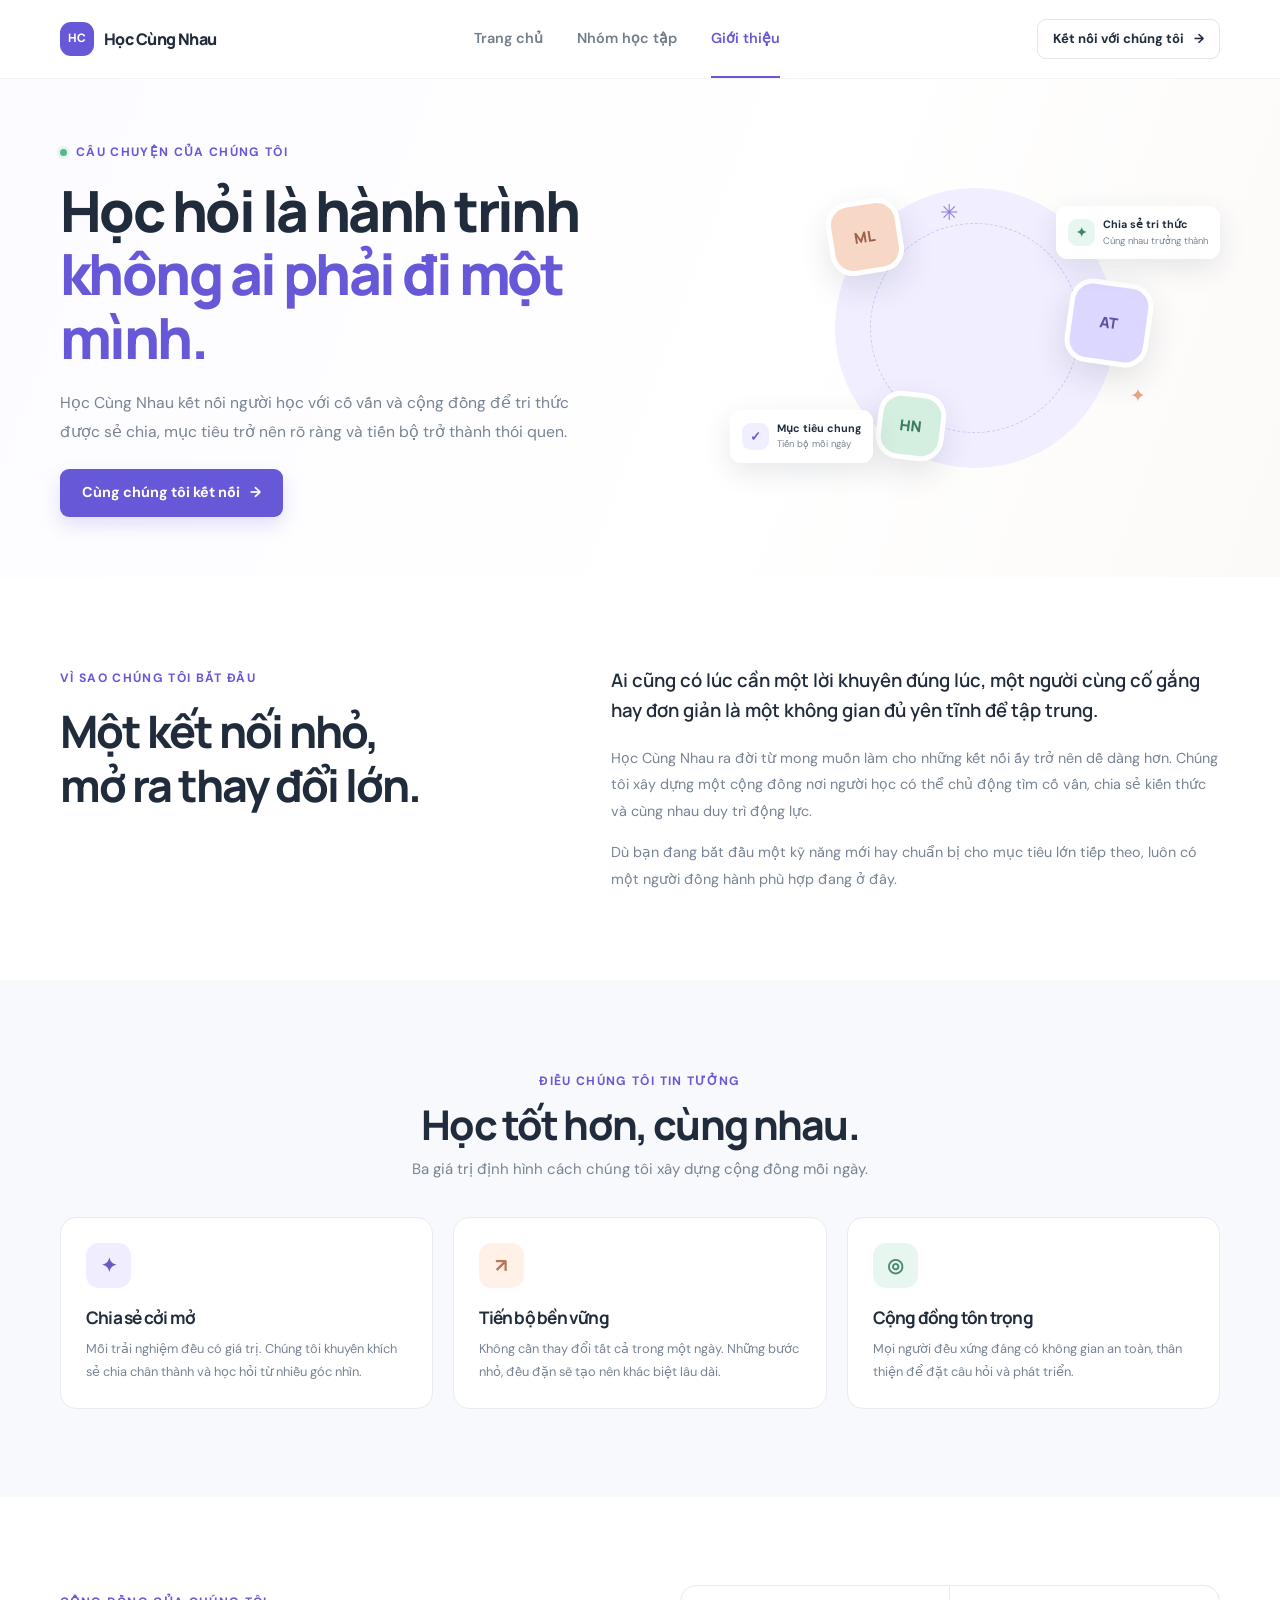
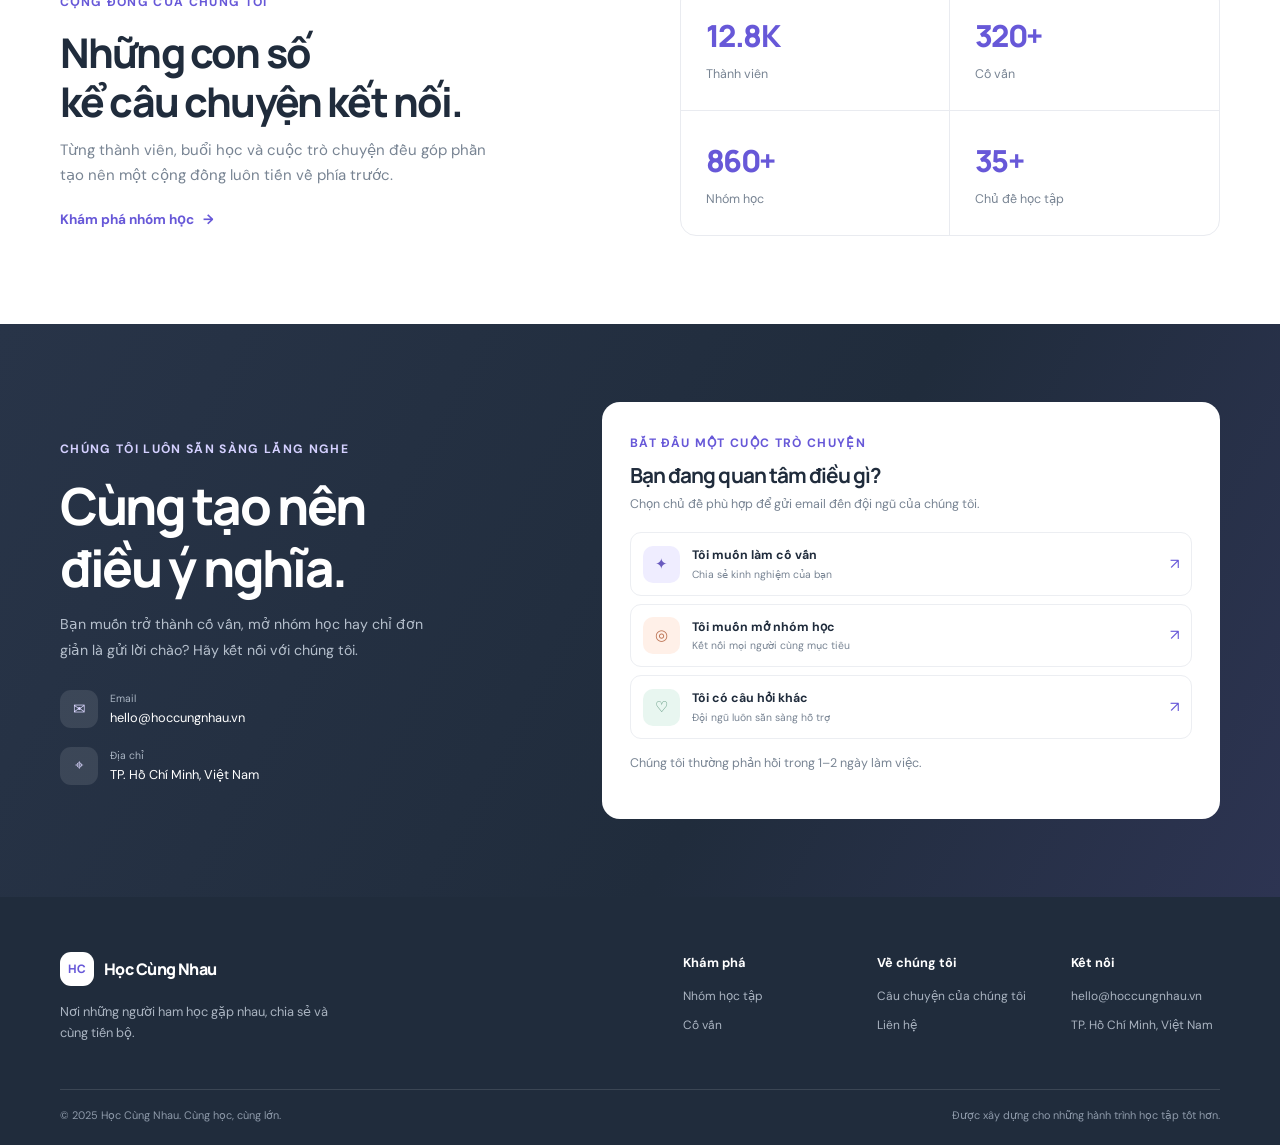
==== about.html @ ce258747 "baocaocuoiky" ====
<!doctype html>
<html lang="vi">
<head>
  <meta charset="utf-8">
  <meta name="viewport" content="width=device-width, initial-scale=1">
  <meta name="description" content="Tìm hiểu câu chuyện, sứ mệnh và cách liên hệ với cộng đồng Học Cùng Nhau.">
  <title>Giới thiệu &amp; Liên hệ — Học Cùng Nhau</title>
  <link rel="stylesheet" href="style.css">
</head>
<body>
  <header class="site-header">
    <div class="container header-inner">
      <a class="brand" href="index.html" aria-label="Học Cùng Nhau - Trang chủ"><span class="brand-mark" aria-hidden="true">HC</span><span>Học Cùng Nhau</span></a>
      <nav class="main-nav" aria-label="Điều hướng chính"><a class="nav-link" href="index.html">Trang chủ</a><a class="nav-link" href="study-groups.html">Nhóm học tập</a><a class="nav-link is-active" href="about.html" aria-current="page">Giới thiệu</a></nav>
      <a class="button button-small button-outline header-cta" href="#contact">Kết nối với chúng tôi <span aria-hidden="true">→</span></a>
    </div>
  </header>

  <main>
    <section class="page-hero about-hero">
      <div class="container page-hero-grid">
        <div><span class="eyebrow"><span class="status-dot" aria-hidden="true"></span> Câu chuyện của chúng tôi</span><h1>Học hỏi là hành trình<br><span class="text-gradient">không ai phải đi một mình.</span></h1><p>Học Cùng Nhau kết nối người học với cố vấn và cộng đồng để tri thức được sẻ chia, mục tiêu trở nên rõ ràng và tiến bộ trở thành thói quen.</p><a class="button button-primary" href="#contact">Cùng chúng tôi kết nối <span aria-hidden="true">→</span></a></div>
        <div class="about-art" aria-label="Minh họa cộng đồng cùng học tập"><div class="about-art-circle circle-back"></div><div class="about-art-circle circle-front"></div><div class="about-art-note note-a"><span class="note-icon note-icon-green" aria-hidden="true">✦</span><span><strong>Chia sẻ tri thức</strong><small>Cùng nhau trưởng thành</small></span></div><div class="about-art-person person-a"><span>ML</span></div><div class="about-art-person person-b"><span>AT</span></div><div class="about-art-person person-c"><span>HN</span></div><div class="about-art-note note-b"><span class="note-icon note-icon-purple" aria-hidden="true">✓</span><span><strong>Mục tiêu chung</strong><small>Tiến bộ mỗi ngày</small></span></div><span class="about-spark spark-a" aria-hidden="true">✳</span><span class="about-spark spark-b" aria-hidden="true">✦</span></div>
      </div>
    </section>

    <section class="section">
      <div class="container story-grid">
        <div><span class="eyebrow">Vì sao chúng tôi bắt đầu</span><h2>Một kết nối nhỏ,<br>mở ra thay đổi lớn.</h2></div>
        <div class="story-copy"><p class="story-lead">Ai cũng có lúc cần một lời khuyên đúng lúc, một người cùng cố gắng hay đơn giản là một không gian đủ yên tĩnh để tập trung.</p><p>Học Cùng Nhau ra đời từ mong muốn làm cho những kết nối ấy trở nên dễ dàng hơn. Chúng tôi xây dựng một cộng đồng nơi người học có thể chủ động tìm cố vấn, chia sẻ kiến thức và cùng nhau duy trì động lực.</p><p>Dù bạn đang bắt đầu một kỹ năng mới hay chuẩn bị cho mục tiêu lớn tiếp theo, luôn có một người đồng hành phù hợp đang ở đây.</p></div>
      </div>
    </section>

    <section class="section section-tinted">
      <div class="container"><div class="section-heading centered-heading"><div><span class="eyebrow">Điều chúng tôi tin tưởng</span><h2>Học tốt hơn, cùng nhau.</h2><p>Ba giá trị định hình cách chúng tôi xây dựng cộng đồng mỗi ngày.</p></div></div>
        <div class="values-grid">
          <article class="value-card"><span class="value-icon value-lilac" aria-hidden="true">✦</span><h3>Chia sẻ cởi mở</h3><p>Mỗi trải nghiệm đều có giá trị. Chúng tôi khuyến khích sẻ chia chân thành và học hỏi từ nhiều góc nhìn.</p></article>
          <article class="value-card"><span class="value-icon value-peach" aria-hidden="true">↗</span><h3>Tiến bộ bền vững</h3><p>Không cần thay đổi tất cả trong một ngày. Những bước nhỏ, đều đặn sẽ tạo nên khác biệt lâu dài.</p></article>
          <article class="value-card"><span class="value-icon value-mint" aria-hidden="true">◎</span><h3>Cộng đồng tôn trọng</h3><p>Mọi người đều xứng đáng có không gian an toàn, thân thiện để đặt câu hỏi và phát triển.</p></article>
        </div>
      </div>
    </section>

    <section class="section">
      <div class="container impact-grid"><div><span class="eyebrow">Cộng đồng của chúng tôi</span><h2>Những con số<br>kể câu chuyện kết nối.</h2><p>Từng thành viên, buổi học và cuộc trò chuyện đều góp phần tạo nên một cộng đồng luôn tiến về phía trước.</p><a class="text-link" href="study-groups.html">Khám phá nhóm học <span aria-hidden="true">→</span></a></div><div class="impact-stats"><div><strong>12.8K</strong><span>Thành viên</span></div><div><strong>320+</strong><span>Cố vấn</span></div><div><strong>860+</strong><span>Nhóm học</span></div><div><strong>35+</strong><span>Chủ đề học tập</span></div></div></div>
    </section>

    <section class="contact-section" id="contact">
      <div class="container contact-grid">
        <div class="contact-copy"><span class="eyebrow eyebrow-light">Chúng tôi luôn sẵn sàng lắng nghe</span><h2>Cùng tạo nên<br>điều ý nghĩa.</h2><p>Bạn muốn trở thành cố vấn, mở nhóm học hay chỉ đơn giản là gửi lời chào? Hãy kết nối với chúng tôi.</p><div class="contact-detail"><span class="contact-detail-icon" aria-hidden="true">✉</span><span><small>Email</small><a href="mailto:hello@hoccungnhau.vn">hello@hoccungnhau.vn</a></span></div><div class="contact-detail"><span class="contact-detail-icon" aria-hidden="true">⌖</span><span><small>Địa chỉ</small><span>TP. Hồ Chí Minh, Việt Nam</span></span></div></div>
        <div class="contact-card"><span class="eyebrow">Bắt đầu một cuộc trò chuyện</span><h3>Bạn đang quan tâm điều gì?</h3><p>Chọn chủ đề phù hợp để gửi email đến đội ngũ của chúng tôi.</p><div class="contact-options"><a href="mailto:hello@hoccungnhau.vn?subject=Toi%20muon%20tro%20thanh%20co%20van"><span class="option-icon option-purple" aria-hidden="true">✦</span><span><strong>Tôi muốn làm cố vấn</strong><small>Chia sẻ kinh nghiệm của bạn</small></span><span class="option-arrow" aria-hidden="true">↗</span></a><a href="mailto:hello@hoccungnhau.vn?subject=Toi%20muon%20mo%20nhom%20hoc"><span class="option-icon option-peach" aria-hidden="true">◎</span><span><strong>Tôi muốn mở nhóm học</strong><small>Kết nối mọi người cùng mục tiêu</small></span><span class="option-arrow" aria-hidden="true">↗</span></a><a href="mailto:hello@hoccungnhau.vn?subject=Loi%20chao%20den%20Hoc%20Cung%20Nhau"><span class="option-icon option-green" aria-hidden="true">♡</span><span><strong>Tôi có câu hỏi khác</strong><small>Đội ngũ luôn sẵn sàng hỗ trợ</small></span><span class="option-arrow" aria-hidden="true">↗</span></a></div><p class="contact-response">Chúng tôi thường phản hồi trong 1–2 ngày làm việc.</p></div>
      </div>
    </section>
  </main>

  <footer class="site-footer"><div class="container footer-main"><div class="footer-brand"><a class="brand brand-light" href="index.html"><span class="brand-mark" aria-hidden="true">HC</span><span>Học Cùng Nhau</span></a><p>Nơi những người ham học gặp nhau, chia sẻ và cùng tiến bộ.</p></div><div class="footer-links"><div><strong>Khám phá</strong><a href="study-groups.html">Nhóm học tập</a><a href="index.html#mentors">Cố vấn</a></div><div><strong>Về chúng tôi</strong><a href="about.html">Câu chuyện của chúng tôi</a><a href="#contact">Liên hệ</a></div><div><strong>Kết nối</strong><a href="mailto:hello@hoccungnhau.vn">hello@hoccungnhau.vn</a><span>TP. Hồ Chí Minh, Việt Nam</span></div></div></div><div class="container footer-bottom"><span>© 2025 Học Cùng Nhau. Cùng học, cùng lớn.</span><span>Được xây dựng cho những hành trình học tập tốt hơn.</span></div></footer>
</body>
</html>
---- style.css ----
@import url('https://fonts.googleapis.com/css2?family=DM+Sans:wght@400;500;600;700&family=Manrope:wght@400;500;600;700;800&display=swap');

:root {
  color-scheme: light;
  --color-ink: #202c3c;
  --color-muted: #788493;
  --color-primary: #6758d8;
  --color-primary-dark: #5143bd;
  --color-primary-soft: #f0efff;
  --color-green: #4ea988;
  --color-line: #e9ebf0;
  --color-surface: #ffffff;
  --color-surface-soft: #f8f9fc;
  --color-navy: #202c3c;
  --color-peach: #fff0e8;
  --color-lilac: #efedff;
  --color-mint: #e8f6f0;
  --font-body: "DM Sans", "Segoe UI", sans-serif;
  --font-heading: "Manrope", "Segoe UI", sans-serif;
  --container-width: 1160px;
  --radius-card: 16px;
  --radius-large: 24px;
  --shadow-card: 0 12px 36px rgba(32, 44, 60, 0.06);
}

* { box-sizing: border-box; }
html { scroll-behavior: smooth; }
body { margin: 0; color: var(--color-ink); background: var(--color-surface); font-family: var(--font-body); font-size: 15px; line-height: 1.65; -webkit-font-smoothing: antialiased; }
a { color: inherit; text-decoration: none; }
button, a { -webkit-tap-highlight-color: transparent; }
img { display: block; max-width: 100%; }
.container { width: min(var(--container-width), calc(100% - 48px)); margin-inline: auto; }
h1, h2, h3, p { margin-top: 0; }
h1, h2, h3 { font-family: var(--font-heading); letter-spacing: -0.045em; }
h1 { margin-bottom: 20px; font-size: clamp(2.7rem, 5.5vw, 4.25rem); line-height: 1.12; font-weight: 800; }
h2 { margin-bottom: 12px; font-size: clamp(1.9rem, 3.2vw, 2.6rem); line-height: 1.2; font-weight: 750; }
h3 { margin-bottom: 6px; font-size: 1.08rem; line-height: 1.4; font-weight: 700; }

.site-header { position: relative; z-index: 5; border-bottom: 1px solid rgba(32, 44, 60, 0.06); background: rgba(255,255,255,.96); }
.header-inner { min-height: 78px; display: flex; align-items: center; justify-content: space-between; gap: 30px; }
.brand { display: inline-flex; align-items: center; gap: 10px; color: var(--color-ink); font-family: var(--font-heading); font-size: 1rem; font-weight: 800; letter-spacing: -.035em; white-space: nowrap; }
.brand-mark { width: 34px; height: 34px; display: grid; place-items: center; border-radius: 11px; color: #fff; background: var(--color-primary); font-size: .73rem; letter-spacing: -.03em; }
.main-nav { height: 78px; display: flex; align-items: stretch; gap: 34px; }
.nav-link { position: relative; display: inline-flex; align-items: center; color: #727d8a; font-size: .9rem; font-weight: 600; transition: color .2s ease; }
.nav-link:hover, .nav-link.is-active { color: var(--color-primary); }
.nav-link.is-active::after { position: absolute; right: 0; bottom: 0; left: 0; height: 2px; background: var(--color-primary); content: ""; }
.button { min-height: 48px; display: inline-flex; align-items: center; justify-content: center; gap: 10px; padding: 0 21px; border: 1px solid transparent; border-radius: 9px; font-family: var(--font-body); font-size: .9rem; font-weight: 700; line-height: 1.2; transition: transform .2s ease, background .2s ease, border-color .2s ease; }
.button:hover { transform: translateY(-2px); }
.button-small { min-height: 40px; padding-inline: 15px; font-size: .82rem; }
.button-primary { color: #fff; background: var(--color-primary); box-shadow: 0 8px 18px rgba(103,88,216,.18); }
.button-primary:hover { background: var(--color-primary-dark); }
.button-outline { border-color: #e2e4ec; color: var(--color-ink); background: #fff; }
.button-outline:hover { border-color: var(--color-primary); color: var(--color-primary); }
.button-quiet { color: var(--color-ink); background: transparent; }
.button-quiet:hover { color: var(--color-primary); }
.button-dark { color: #fff; background: var(--color-navy); }
.button-dark:hover { background: #35465e; }
.button-light { color: var(--color-primary); background: #fff; }
.button-light:hover { background: #f4f2ff; }

.hero { position: relative; overflow: hidden; background: linear-gradient(110deg, #fcfbff 0%, #fff 50%, #fafbff 100%); }
.hero::before { position: absolute; top: -180px; right: 18%; width: 440px; height: 440px; border-radius: 50%; background: rgba(239,237,255,.52); filter: blur(2px); content: ""; }
.hero-grid { position: relative; min-height: 580px; display: grid; grid-template-columns: 1.02fr .98fr; align-items: center; gap: 55px; padding-block: 70px 62px; }
.hero-copy { position: relative; z-index: 1; }
.eyebrow { display: inline-flex; align-items: center; gap: 9px; margin-bottom: 16px; color: var(--color-primary); font-size: .76rem; font-weight: 700; letter-spacing: .11em; text-transform: uppercase; }
.status-dot, .availability > span, .group-online > span, .room-open > span { width: 7px; height: 7px; display: inline-block; border-radius: 50%; background: #54b68d; box-shadow: 0 0 0 3px rgba(84,182,141,.13); }
.text-gradient { color: var(--color-primary); }
.hero-description { max-width: 500px; margin-bottom: 26px; color: var(--color-muted); font-size: 1.03rem; line-height: 1.8; }
.hero-actions { display: flex; flex-wrap: wrap; align-items: center; gap: 8px; }
.hero-note { display: flex; align-items: center; gap: 14px; margin-top: 34px; }
.hero-note p { margin: 0; color: var(--color-muted); font-size: .78rem; line-height: 1.55; }
.hero-note strong { color: var(--color-ink); font-size: .83rem; }
.avatar-stack { display: flex; padding-left: 4px; }
.avatar { width: 34px; height: 34px; display: grid; place-items: center; margin-left: -5px; border: 2px solid #fff; border-radius: 50%; font-size: .63rem; font-weight: 700; }
.avatar-peach { color: #925f46; background: #f8d9c9; }.avatar-lilac { color: #5e53a9; background: #dcd7ff; }.avatar-mint { color: #36795e; background: #d1eddf; }.avatar-blue { color: #fff; background: #6d8bc8; }
.hero-visual { position: relative; min-height: 430px; display: grid; place-items: center; }
.visual-orbit { position: absolute; border: 1px solid rgba(103,88,216,.13); border-radius: 50%; }
.orbit-one { width: 390px; height: 390px; }.orbit-two { width: 310px; height: 310px; border-style: dashed; }
.study-card { position: relative; z-index: 1; width: min(310px, 76%); padding: 19px 20px 15px; border: 1px solid rgba(37,44,58,.06); border-radius: 19px; background: #fff; box-shadow: 0 24px 70px rgba(49,44,93,.15); transform: rotate(-2deg); }
.study-card-top, .study-card-bottom, .hero-card-heading, .room-progress { display: flex; align-items: center; justify-content: space-between; }
.live-pill { display: inline-flex; align-items: center; gap: 7px; padding: 5px 8px; border-radius: 20px; color: #ba5962; background: #fff0f1; font-size: .58rem; font-weight: 800; letter-spacing: .07em; }
.live-pill > span { width: 6px; height: 6px; border-radius: 50%; background: #e26b75; }
.card-menu { color: #a9aeb9; letter-spacing: 2px; }
.study-illustration { position: relative; height: 145px; overflow: hidden; margin: 15px 0 17px; border-radius: 13px; background: linear-gradient(135deg,#f5f0ff,#eaf5f3); }
.book-shape { position: absolute; bottom: 24px; width: 120px; height: 25px; border-radius: 4px; box-shadow: 0 5px 8px rgba(56,59,96,.1); }
.book-one { left: 57px; background: #ffc98f; transform: rotate(-8deg); }.book-two { left: 68px; bottom: 47px; height: 29px; background: #8978df; transform: rotate(7deg); }
.plant-stem { position: absolute; right: 55px; bottom: 51px; width: 3px; height: 54px; background: #5f9a76; transform: rotate(8deg); }
.plant-leaf { position: absolute; right: 50px; bottom: 95px; width: 22px; height: 12px; border-radius: 100% 0 100% 0; background: #79b58e; }
.leaf-one { transform: rotate(-18deg); }.leaf-two { right: 39px; bottom: 78px; transform: rotate(70deg); }
.plant-pot { position: absolute; right: 42px; bottom: 27px; width: 29px; height: 25px; border-radius: 3px 3px 10px 10px; background: #e9a98e; }
.card-kicker { margin-bottom: 7px; color: #959daa; font-size: .57rem; font-weight: 700; letter-spacing: .1em; }
.study-card h2 { margin-bottom: 16px; font-size: 1.43rem; line-height: 1.25; }
.study-card-bottom { justify-content: flex-start; gap: 8px; padding-top: 12px; border-top: 1px solid #f0f0f4; color: var(--color-muted); font-size: .67rem; }
.mini-avatars { display: flex; padding-left: 3px; }.mini-avatar { width: 23px; height: 23px; display: grid; place-items: center; margin-left: -3px; border: 1px solid #fff; border-radius: 50%; color: #fff; font-size: .55rem; font-weight: 700; }.mini-coral { background: #e69b80; }.mini-violet { background: #8374ca; }.mini-green { background: #5b9f82; }
.arrow-circle { width: 25px; height: 25px; display: grid; place-items: center; margin-left: auto; border-radius: 50%; color: var(--color-primary); background: var(--color-primary-soft); font-size: .8rem; }
.visual-note { position: absolute; z-index: 2; display: flex; align-items: center; gap: 10px; padding: 12px 14px; border: 1px solid rgba(32,44,60,.05); border-radius: 12px; background: #fff; box-shadow: 0 10px 30px rgba(32,44,60,.1); }
.visual-note strong, .visual-note small { display: block; }.visual-note strong { font-size: .72rem; }.visual-note small { color: var(--color-muted); font-size: .64rem; }
.note-top { top: 62px; right: -5px; }.note-bottom { bottom: 42px; left: -20px; }
.note-icon { width: 31px; height: 31px; display: grid; place-items: center; border-radius: 9px; font-weight: 700; }.note-icon-green { color: #398766; background: #e7f6ef; }.note-icon-purple { color: var(--color-primary); background: #f0efff; }

.stats-section { position: relative; z-index: 2; border-block: 1px solid #f0f1f5; background: #fff; }
.stats-grid { display: grid; grid-template-columns: repeat(4,1fr); padding-block: 28px; }
.stat-item { display: flex; flex-direction: column; align-items: center; gap: 3px; text-align: center; }
.stat-item + .stat-item { border-left: 1px solid #eceef2; }
.stat-item strong { font-family: var(--font-heading); font-size: 1.65rem; font-weight: 800; letter-spacing: -.05em; }.stat-item strong span { color: var(--color-primary); font-size: .92em; }
.stat-item > span { color: var(--color-muted); font-size: .8rem; }
.section { padding-block: 88px; }.section-tinted { background: var(--color-surface-soft); }
.section-heading { display: flex; align-items: end; justify-content: space-between; gap: 25px; margin-bottom: 30px; }
.section-heading .eyebrow { margin-bottom: 9px; }.section-heading h2 { margin-bottom: 8px; }.section-heading p { max-width: 520px; margin-bottom: 0; color: var(--color-muted); }
.text-link { display: inline-flex; align-items: center; gap: 9px; color: var(--color-primary); font-size: .85rem; font-weight: 700; white-space: nowrap; }.text-link:hover { color: var(--color-primary-dark); }
.mentor-grid { display: grid; grid-template-columns: repeat(3,minmax(0,1fr)); gap: 20px; }
.mentor-card { padding: 22px; border: 1px solid var(--color-line); border-radius: var(--radius-card); background: #fff; transition: box-shadow .2s ease, transform .2s ease; }.mentor-card:hover,.group-card:hover,.room-card:hover { transform: translateY(-3px); box-shadow: var(--shadow-card); }
.mentor-top { display: flex; align-items: center; justify-content: space-between; margin-bottom: 17px; }.mentor-avatar { width: 54px; height: 54px; display: grid; place-items: center; border-radius: 17px; font-family: var(--font-heading); font-size: .9rem; font-weight: 800; }.mentor-avatar-one { color: #9c5e46; background: #ffe4d5; }.mentor-avatar-two { color: #5f53ad; background: #e9e5ff; }.mentor-avatar-three { color: #3e7e65; background: #dff3e8; }
.availability { display: inline-flex; align-items: center; gap: 7px; color: #6c837b; font-size: .68rem; }
.mentor-card h3 { margin-bottom: 3px; font-size: 1.08rem; }.mentor-role { min-height: 41px; margin-bottom: 15px; color: var(--color-muted); font-size: .79rem; }
.tag-list { display: flex; flex-wrap: wrap; gap: 7px; margin-bottom: 18px; }.tag-list span { padding: 5px 9px; border-radius: 6px; color: #666b86; background: #f4f4fa; font-size: .66rem; font-weight: 600; }
.mentor-footer { display: flex; align-items: center; justify-content: space-between; padding-top: 13px; border-top: 1px solid #f0f1f4; }.rating { color: #d99a45; font-size: .77rem; font-weight: 700; }.rating > span:first-child { margin-right: 3px; }.muted { color: #9aa2ad; font-weight: 400; }.icon-link { width: 32px; height: 32px; display: grid; place-items: center; border: 1px solid #e8e8f0; border-radius: 50%; color: var(--color-primary); font-size: .85rem; transition: background .2s ease; }.icon-link:hover { background: var(--color-primary-soft); }
.group-grid { display: grid; grid-template-columns: repeat(3,minmax(0,1fr)); gap: 20px; }
.group-card { overflow: hidden; border: 1px solid var(--color-line); border-radius: var(--radius-card); background: #fff; transition: box-shadow .2s ease, transform .2s ease; }
.group-card-art { position: relative; min-height: 150px; display: grid; place-items: center; overflow: hidden; }.group-card-art::before,.group-card-art::after { position: absolute; border: 1px solid rgba(255,255,255,.55); border-radius: 50%; content: ""; }.group-card-art::before { width: 145px; height: 145px; }.group-card-art::after { width: 205px; height: 205px; }
.art-lavender { background: #eae8ff; color: #6558bd; }.art-peach { background: #ffede3; color: #bd7456; }.art-mint { background: #e3f3eb; color: #48836a; }.art-blue { background: #e3effb; color: #4c78a7; }.art-yellow { background: #f8f0d9; color: #99803c; }
.art-symbol { position: relative; z-index: 1; font-family: var(--font-heading); font-size: 3.8rem; font-weight: 800; letter-spacing: -.1em; }.group-label { position: absolute; z-index: 1; top: 15px; left: 16px; padding: 5px 8px; border-radius: 5px; color: #566071; background: rgba(255,255,255,.76); font-size: .59rem; font-weight: 800; letter-spacing: .08em; }
.group-card-content { padding: 17px 18px 16px; }.group-meta { display: flex; align-items: center; justify-content: space-between; gap: 8px; margin-bottom: 11px; color: #858e9a; font-size: .66rem; }.group-online { display: inline-flex; align-items: center; gap: 6px; color: #528b72; font-weight: 600; }.group-online > span { width: 6px; height: 6px; box-shadow: none; }
.group-card-content h3 { margin-bottom: 6px; font-size: 1rem; }.group-card-content > p { min-height: 43px; margin-bottom: 14px; color: var(--color-muted); font-size: .76rem; line-height: 1.6; }
.group-card-footer { display: flex; align-items: center; justify-content: space-between; gap: 8px; padding-top: 12px; border-top: 1px solid #f0f1f4; color: #808a96; font-size: .69rem; }
.cta-section { padding-block: 8px 88px; }.cta-panel { position: relative; display: flex; align-items: center; justify-content: space-between; gap: 30px; overflow: hidden; padding: 48px 56px; border-radius: var(--radius-large); color: #fff; background: linear-gradient(115deg,#5146bd,#7869e4); }.cta-panel > div { position: relative; z-index: 1; }.cta-panel h2 { margin-bottom: 9px; font-size: clamp(1.65rem,3vw,2.25rem); }.cta-panel p { margin-bottom: 0; color: rgba(255,255,255,.76); font-size: .87rem; }.eyebrow-light { color: #d4d0ff; }.cta-decoration { position: absolute; top: -94px; right: 20%; color: rgba(255,255,255,.09); font-size: 19rem; line-height: 1; }
.site-footer { color: #fff; background: #202c3c; }.footer-main { display: flex; justify-content: space-between; gap: 70px; padding-block: 55px 45px; }.brand-light { color: #fff; }.brand-light .brand-mark { color: var(--color-primary); background: #fff; }.footer-brand { max-width: 270px; }.footer-brand p { margin: 15px 0 0; color: #aab4c1; font-size: .8rem; }.footer-links { display: grid; grid-template-columns: repeat(3,minmax(140px,1fr)); gap: 45px; }.footer-links > div { display: flex; flex-direction: column; align-items: flex-start; gap: 9px; color: #aab4c1; font-size: .75rem; }.footer-links strong { margin-bottom: 5px; color: #fff; font-size: .8rem; }.footer-links a:hover { color: #fff; }.footer-bottom { display: flex; justify-content: space-between; gap: 20px; padding-block: 17px 20px; border-top: 1px solid rgba(255,255,255,.12); color: #8e9aaa; font-size: .68rem; }

/* Study groups and about pages */
.page-hero { overflow: hidden; background: linear-gradient(110deg,#fcfbff,#fff 68%,#f8faff); }.page-hero-grid { min-height: 405px; display: grid; grid-template-columns: 1.1fr .9fr; align-items: center; gap: 70px; padding-block: 60px; }.page-hero-grid > div:first-child > p { max-width: 540px; margin-bottom: 23px; color: var(--color-muted); font-size: .98rem; line-height: 1.8; }.page-hero h1 { font-size: clamp(2.55rem,4.7vw,3.55rem); }
.page-hero-card { padding: 24px; border: 1px solid rgba(32,44,60,.06); border-radius: 19px; background: #fff; box-shadow: 0 18px 55px rgba(49,44,93,.1); }.hero-card-heading { margin-bottom: 22px; }.room-people { display: flex; padding-left: 5px; }.room-avatar { width: 43px; height: 43px; display: grid; place-items: center; margin-left: -5px; border: 2px solid #fff; border-radius: 50%; font-size: .67rem; font-weight: 700; }.room-avatar-one { color: #935e49; background: #f7dbc9; }.room-avatar-two { color: #665bad; background: #e0dbff; }.room-avatar-three { color: #397c60; background: #d5efdf; }.room-avatar-four { color: #596c82; background: #e8eef5; }.page-hero-card h2 { margin: 18px 0 3px; font-size: 1.35rem; }.page-hero-card > p { margin-bottom: 18px; color: var(--color-muted); font-size: .79rem; }.room-progress { margin-bottom: 8px; color: #7d8794; font-size: .68rem; }.room-progress > span:first-child { display: inline-flex; align-items: center; gap: 7px; }.room-progress > span:first-child > span { width: 7px; height: 7px; border-radius: 50%; background: #54b68d; }.progress-track { height: 5px; overflow: hidden; margin-bottom: 19px; border-radius: 9px; background: #f0f0f5; }.progress-track > span { width: 65%; height: 100%; display: block; border-radius: inherit; background: #8c7ae5; }.compact-stats .stats-grid { padding-block: 22px; }
.room-grid { display: grid; grid-template-columns: repeat(3,minmax(0,1fr)); gap: 20px; }.room-card { padding: 20px; border: 1px solid var(--color-line); border-radius: var(--radius-card); background: #fff; transition: box-shadow .2s ease, transform .2s ease; }.room-card-top { display: flex; align-items: center; justify-content: space-between; gap: 8px; color: #727d8a; font-size: .68rem; }.room-type { display: inline-flex; align-items: center; gap: 6px; }.room-type > span { color: var(--color-primary); }.room-open { display: inline-flex; align-items: center; gap: 6px; color: #588a72; font-size: .64rem; font-weight: 600; }.room-open > span { width: 6px; height: 6px; box-shadow: none; }.room-card-icon { width: 52px; height: 52px; display: grid; place-items: center; margin-block: 20px 14px; border-radius: 15px; font-size: 1.55rem; }.room-icon-lilac { color: #695bbf; background: var(--color-lilac); }.room-icon-peach { color: #bb7558; background: var(--color-peach); }.room-icon-mint { color: #4b8a6e; background: var(--color-mint); }.room-card h3 { margin-bottom: 5px; }.room-card > p { min-height: 42px; margin-bottom: 17px; color: var(--color-muted); font-size: .76rem; }.room-card-bottom { display: flex; align-items: center; justify-content: space-between; gap: 10px; padding-top: 13px; border-top: 1px solid #f0f1f4; color: #818b97; font-size: .67rem; }.notice-line { display: flex; align-items: center; gap: 9px; margin: 21px 0 0; color: #7f8996; font-size: .76rem; }.notice-line > span { color: var(--color-primary); }
.filter-pills { display: flex; flex-wrap: wrap; gap: 7px; }.filter-pill { padding: 7px 12px; border: 1px solid #e6e8ed; border-radius: 20px; color: #727d8a; background: #fff; font-size: .72rem; font-weight: 600; }.filter-pill.is-selected { border-color: var(--color-primary); color: #fff; background: var(--color-primary); }.group-create-card { min-height: 320px; display: flex; flex-direction: column; align-items: flex-start; justify-content: center; padding: 25px; border-style: dashed; background: transparent; }.create-plus { width: 43px; height: 43px; display: grid; place-items: center; margin-bottom: 14px; border-radius: 13px; color: var(--color-primary); background: var(--color-primary-soft); font-size: 1.4rem; }.group-create-card h3 { max-width: 250px; font-size: 1.12rem; }.group-create-card p { margin-bottom: 16px; color: var(--color-muted); font-size: .8rem; }
.about-hero { background: linear-gradient(110deg,#fcfbff,#fff 60%,#fcfaf8); }.about-art { position: relative; min-height: 330px; display: grid; place-items: center; }.about-art-circle { position: absolute; border-radius: 50%; }.circle-back { width: 280px; height: 280px; background: #f0eeff; }.circle-front { width: 210px; height: 210px; border: 1px dashed rgba(103,88,216,.26); }.about-art-person { position: absolute; z-index: 1; display: grid; place-items: center; border: 5px solid #fff; border-radius: 23px; box-shadow: 0 12px 32px rgba(32,44,60,.12); font-family: var(--font-heading); font-weight: 800; }.about-art-person span { display: grid; width: 100%; height: 100%; place-items: center; }.person-a { top: 37px; left: 20%; width: 74px; height: 74px; color: #9b624c; background: #f7d8c6; transform: rotate(-9deg); }.person-b { top: 118px; right: 14%; width: 84px; height: 84px; color: #5c51a7; background: #dcd7ff; transform: rotate(8deg); }.person-c { bottom: 33px; left: 30%; width: 68px; height: 68px; color: #3c7c61; background: #d4eedf; transform: rotate(7deg); }.about-art-note { position: absolute; z-index: 2; display: flex; align-items: center; gap: 8px; padding: 10px 12px; border-radius: 11px; background: #fff; box-shadow: 0 9px 28px rgba(32,44,60,.11); }.about-art-note strong,.about-art-note small { display: block; }.about-art-note strong { font-size: .67rem; }.about-art-note small { color: var(--color-muted); font-size: .59rem; }.about-art-note .note-icon { width: 27px; height: 27px; font-size: .8rem; }.note-a { top: 43px; right: 0; }.note-b { bottom: 30px; left: 0; }.about-spark { position: absolute; color: #8f81df; }.spark-a { top: 32px; left: 43%; font-size: 1.4rem; }.spark-b { right: 15%; bottom: 81px; color: #e6a783; font-size: 1.2rem; }
.story-grid { display: grid; grid-template-columns: .85fr 1.15fr; gap: 100px; }.story-grid h2 { font-size: clamp(2rem,3.5vw,2.8rem); }.story-copy { max-width: 610px; color: var(--color-muted); font-size: .9rem; line-height: 1.85; }.story-copy p:last-child { margin-bottom: 0; }.story-lead { color: var(--color-ink); font-family: var(--font-heading); font-size: 1.16rem; font-weight: 600; line-height: 1.65; }
.centered-heading { justify-content: center; text-align: center; }.centered-heading p { margin-inline: auto; }.values-grid { display: grid; grid-template-columns: repeat(3,minmax(0,1fr)); gap: 20px; margin-top: 35px; }.value-card { padding: 25px; border: 1px solid var(--color-line); border-radius: var(--radius-card); background: #fff; }.value-icon { width: 45px; height: 45px; display: grid; place-items: center; margin-bottom: 18px; border-radius: 13px; font-size: 1.2rem; font-weight: 700; }.value-lilac { color: #695bbf; background: var(--color-lilac); }.value-peach { color: #bd7556; background: var(--color-peach); }.value-mint { color: #4b8a6e; background: var(--color-mint); }.value-card h3 { margin-bottom: 8px; }.value-card p { margin-bottom: 0; color: var(--color-muted); font-size: .8rem; line-height: 1.75; }
.impact-grid { display: grid; grid-template-columns: 1fr 1fr; align-items: center; gap: 80px; }.impact-grid > div:first-child > p { max-width: 440px; margin-bottom: 20px; color: var(--color-muted); }.impact-stats { display: grid; grid-template-columns: 1fr 1fr; gap: 0; border: 1px solid var(--color-line); border-radius: var(--radius-card); background: #fff; }.impact-stats > div { display: flex; flex-direction: column; gap: 3px; padding: 25px; }.impact-stats > div:nth-child(odd) { border-right: 1px solid var(--color-line); }.impact-stats > div:nth-child(-n+2) { border-bottom: 1px solid var(--color-line); }.impact-stats strong { color: var(--color-primary); font-family: var(--font-heading); font-size: 1.9rem; font-weight: 800; letter-spacing: -.05em; }.impact-stats span { color: var(--color-muted); font-size: .78rem; }
.contact-section { padding-block: 78px; color: #fff; background: linear-gradient(118deg,#283448,#202c3c 60%,#2d3452); }.contact-grid { display: grid; grid-template-columns: .85fr 1.15fr; align-items: center; gap: 85px; }.contact-copy h2 { margin-bottom: 14px; font-size: clamp(2.2rem,4vw,3.2rem); }.contact-copy > p { max-width: 390px; margin-bottom: 27px; color: #b6c0cd; font-size: .89rem; line-height: 1.8; }.contact-detail { display: flex; align-items: center; gap: 12px; margin-top: 18px; }.contact-detail-icon { width: 38px; height: 38px; display: grid; place-items: center; border-radius: 11px; color: #dbd7ff; background: rgba(255,255,255,.1); }.contact-detail small,.contact-detail span:last-child > span,.contact-detail a { display: block; }.contact-detail small { color: #aab5c3; font-size: .65rem; }.contact-detail a,.contact-detail span:last-child > span { color: #fff; font-size: .8rem; }
.contact-card { padding: 28px; border-radius: 18px; color: var(--color-ink); background: #fff; }.contact-card .eyebrow { margin-bottom: 8px; }.contact-card h3 { margin-bottom: 4px; font-size: 1.3rem; }.contact-card > p { margin-bottom: 18px; color: var(--color-muted); font-size: .78rem; }.contact-options { display: flex; flex-direction: column; gap: 8px; }.contact-options > a { display: flex; align-items: center; gap: 12px; padding: 12px; border: 1px solid #eceef2; border-radius: 11px; transition: border-color .2s ease, background .2s ease; }.contact-options > a:hover { border-color: #d8d3ff; background: #faf9ff; }.option-icon { width: 37px; height: 37px; display: grid; flex: 0 0 auto; place-items: center; border-radius: 10px; }.option-purple { color: #695bbf; background: var(--color-lilac); }.option-peach { color: #bd7556; background: var(--color-peach); }.option-green { color: #4b8a6e; background: var(--color-mint); }.contact-options strong,.contact-options small { display: block; }.contact-options strong { font-size: .77rem; }.contact-options small { color: var(--color-muted); font-size: .65rem; }.option-arrow { margin-left: auto; color: var(--color-primary); }.contact-response { margin: 14px 0 0; color: #929ba7; font-size: .67rem; }

@media (max-width: 900px) {
  .header-inner { gap: 15px; }.main-nav { gap: 20px; }.header-cta { display: none; }
  .hero-grid { gap: 20px; }.hero-visual { transform: scale(.9); }
  .page-hero-grid { gap: 35px; }.room-grid { grid-template-columns: repeat(2,minmax(0,1fr)); }.room-card:last-child { grid-column: span 2; }
  .story-grid { gap: 55px; }.contact-grid { gap: 45px; }.footer-main { gap: 35px; }.footer-links { gap: 22px; }
}
@media (max-width: 680px) {
  .container { width: min(100% - 36px, var(--container-width)); }
  .header-inner { min-height: 68px; flex-wrap: wrap; gap: 0; }.brand { font-size: .9rem; }.brand-mark { width: 31px; height: 31px; }.main-nav { order: 2; width: 100%; height: 43px; justify-content: space-between; gap: 12px; }.nav-link { font-size: .76rem; }
  h1 { font-size: clamp(2.5rem,11vw,3.45rem); }.hero-grid { grid-template-columns: 1fr; gap: 4px; padding-block: 58px 25px; }.hero-description { font-size: .94rem; }.hero-visual { min-height: 390px; transform: none; }.orbit-one { width: 335px; height: 335px; }.orbit-two { width: 270px; height: 270px; }.study-card { width: min(300px,78%); }.note-top { top: 40px; right: 0; }.note-bottom { bottom: 25px; left: 0; }
  .stats-grid { grid-template-columns: repeat(2,1fr); row-gap: 22px; padding-block: 24px; }.stat-item:nth-child(3) { border-left: 0; }.stat-item strong { font-size: 1.45rem; }.stat-item > span { font-size: .72rem; }
  .section { padding-block: 62px; }.section-heading { align-items: flex-start; flex-direction: column; gap: 14px; margin-bottom: 24px; }.section-heading p { font-size: .85rem; }.mentor-grid,.group-grid,.values-grid { grid-template-columns: 1fr; }.mentor-card { padding: 19px; }.mentor-role { min-height: 0; }.group-card-art { min-height: 140px; }.group-card-content > p { min-height: 0; }
  .cta-section { padding-block: 0 62px; }.cta-panel { align-items: flex-start; flex-direction: column; padding: 34px 26px; }.cta-decoration { top: -20px; right: -25px; font-size: 12rem; }.cta-panel h2 { font-size: 1.75rem; }.footer-main { flex-direction: column; gap: 35px; padding-block: 42px 32px; }.footer-links { grid-template-columns: repeat(2,minmax(0,1fr)); gap: 24px 15px; }.footer-bottom { flex-direction: column; gap: 5px; font-size: .65rem; }
  .page-hero-grid { grid-template-columns: 1fr; gap: 31px; padding-block: 49px 40px; }.page-hero h1 { font-size: clamp(2.35rem,10vw,3.2rem); }.page-hero-grid > div:first-child > p { font-size: .9rem; }.page-hero-card { padding: 20px; }.compact-stats .stats-grid { row-gap: 20px; }.room-grid { grid-template-columns: 1fr; }.room-card:last-child { grid-column: auto; }.room-card > p { min-height: 0; }.notice-line { align-items: flex-start; font-size: .72rem; }.filter-pills { gap: 6px; }.filter-pill { padding: 6px 9px; font-size: .66rem; }.group-create-card { min-height: 260px; }
  .about-art { min-height: 300px; }.circle-back { width: 250px; height: 250px; }.circle-front { width: 185px; height: 185px; }.person-a { left: 13%; }.person-b { right: 10%; }.person-c { left: 26%; }.note-a { right: -2px; }.note-b { left: -3px; }
  .story-grid,.impact-grid,.contact-grid { grid-template-columns: 1fr; gap: 28px; }.story-copy { font-size: .85rem; }.story-lead { font-size: 1.04rem; }.values-grid { margin-top: 25px; }.value-card { padding: 21px; }.impact-stats > div { padding: 20px; }.impact-stats strong { font-size: 1.65rem; }.contact-section { padding-block: 60px; }.contact-card { padding: 21px; }
}
@media (prefers-reduced-motion: reduce) {
  html { scroll-behavior: auto; }
  *, *::before, *::after { transition-duration: .01ms !important; }
}
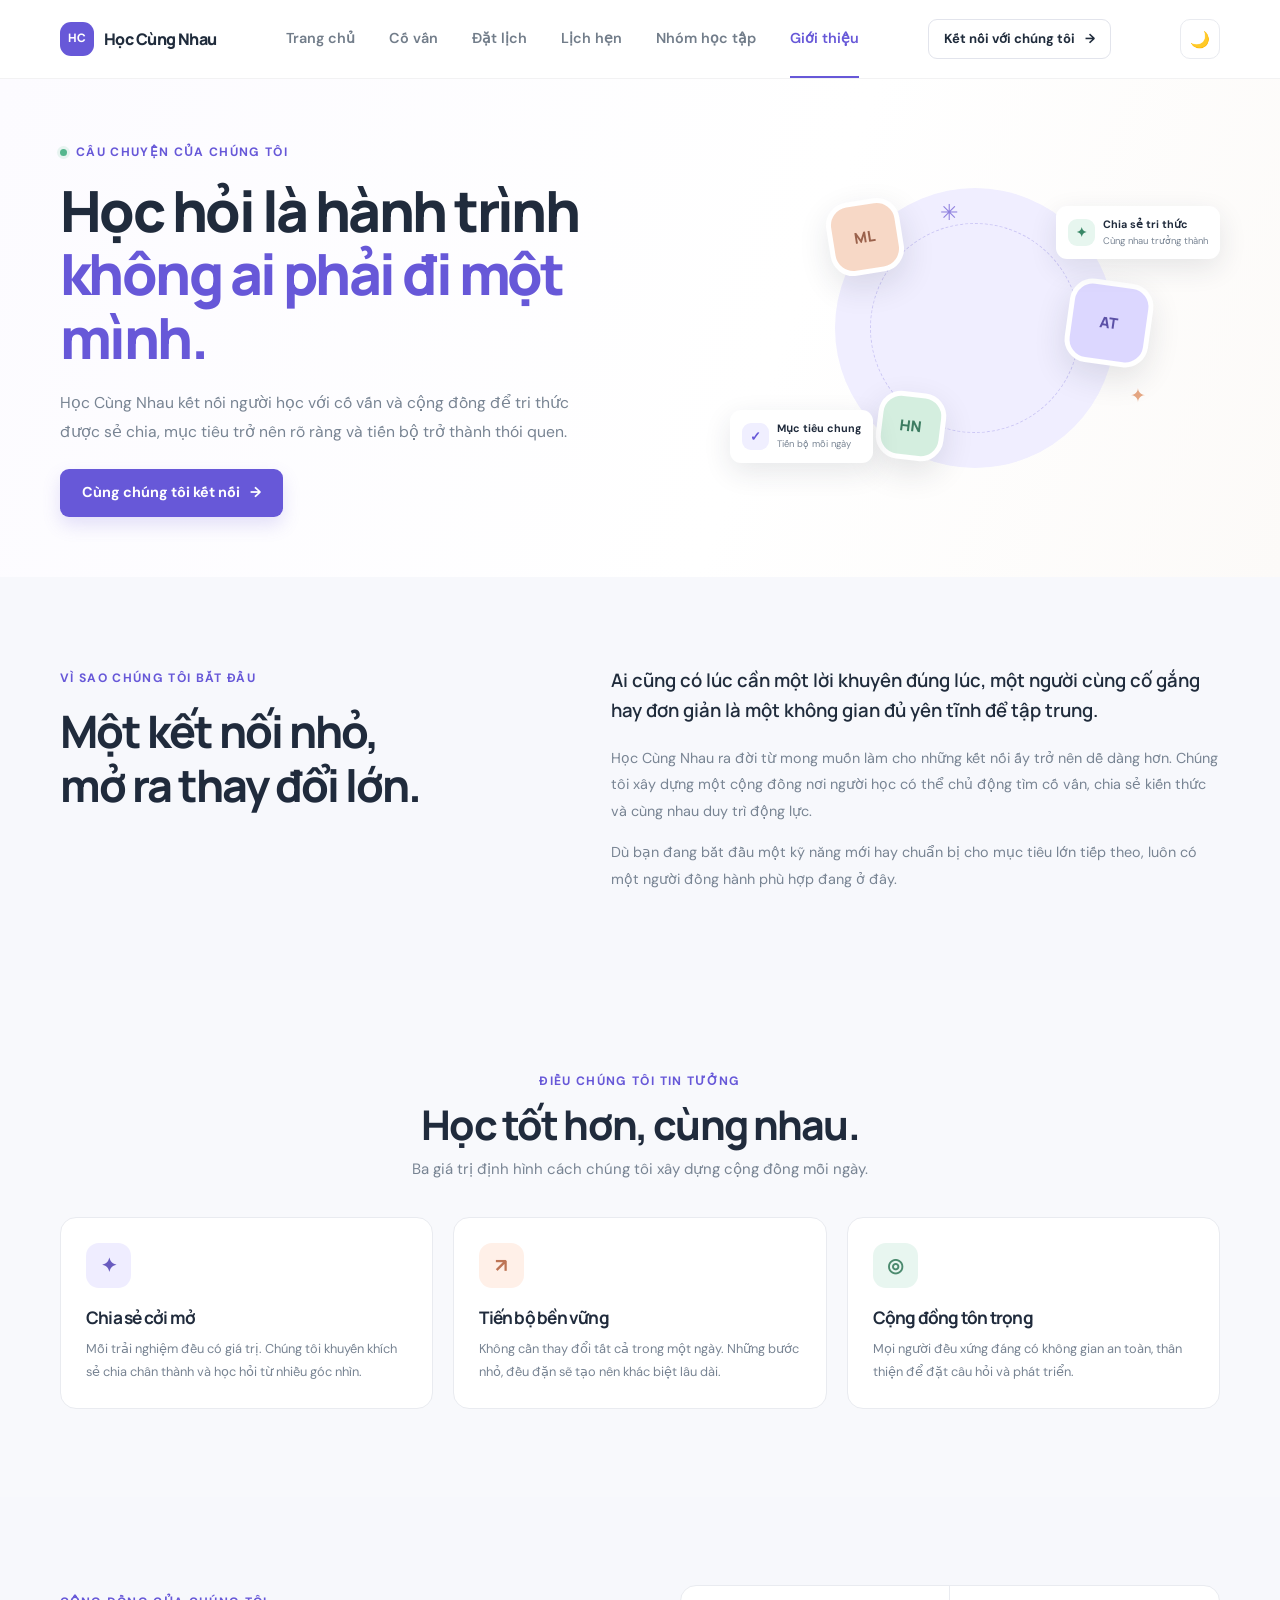
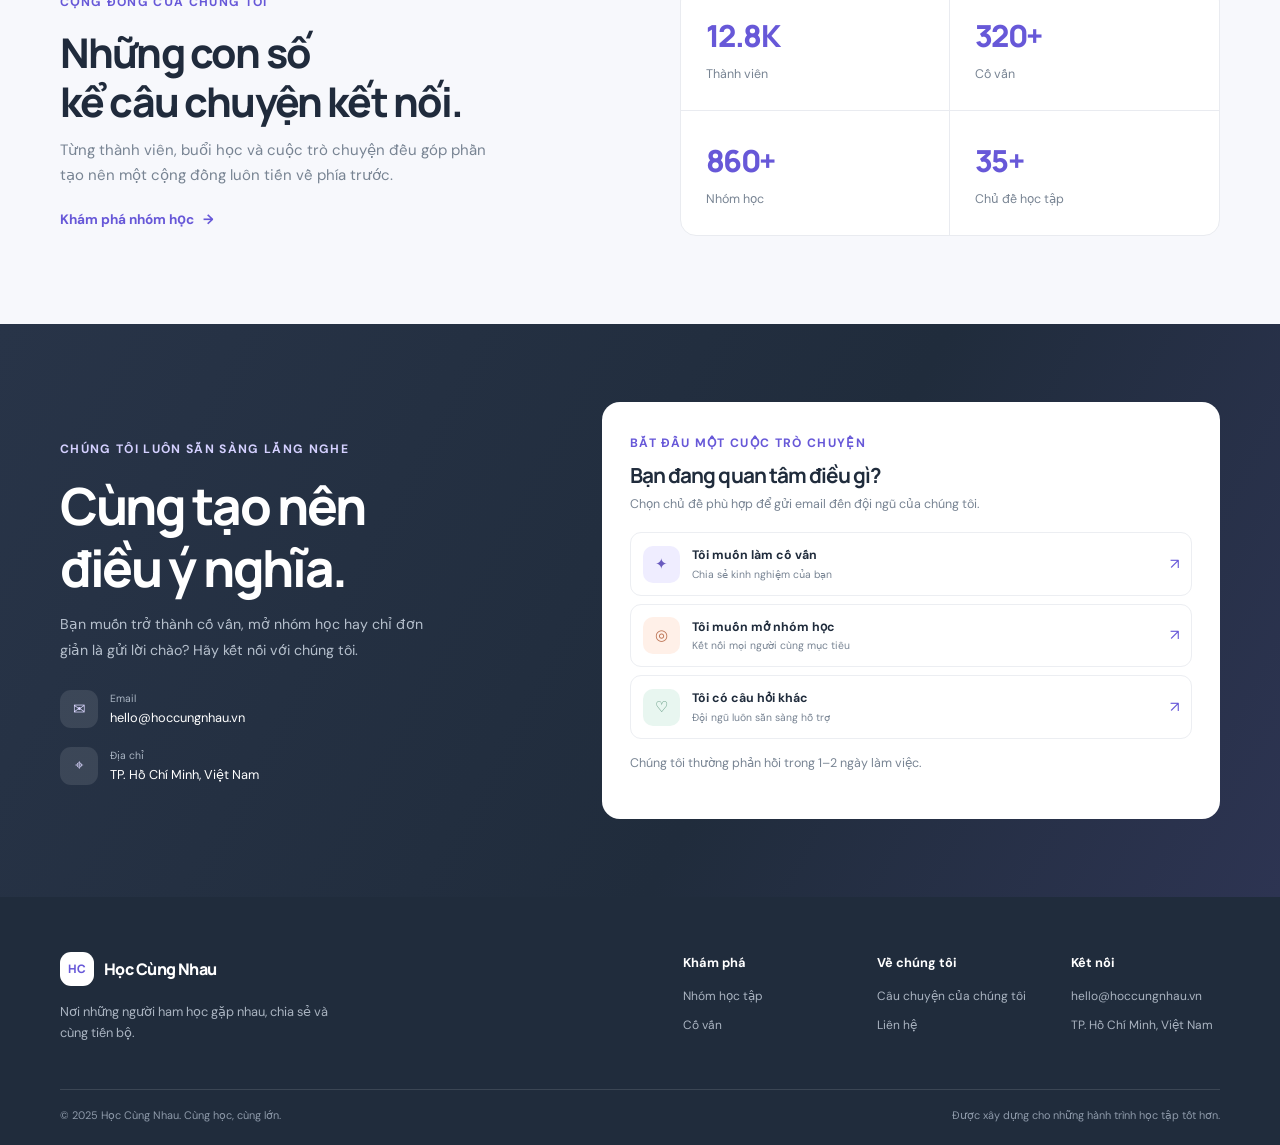
==== commit 8a501148: "Tổng hợp và tối ưu các file code" ====
--- a/about.html
+++ b/about.html
@@ -5,14 +5,17 @@
   <meta name="viewport" content="width=device-width, initial-scale=1">
   <meta name="description" content="Tìm hiểu câu chuyện, sứ mệnh và cách liên hệ với cộng đồng Học Cùng Nhau.">
   <title>Giới thiệu &amp; Liên hệ — Học Cùng Nhau</title>
-  <link rel="stylesheet" href="style.css">
+  <link rel="stylesheet" href="css/style.css">
+  <script src="js/site.js" defer></script>
 </head>
 <body>
   <header class="site-header">
     <div class="container header-inner">
       <a class="brand" href="index.html" aria-label="Học Cùng Nhau - Trang chủ"><span class="brand-mark" aria-hidden="true">HC</span><span>Học Cùng Nhau</span></a>
-      <nav class="main-nav" aria-label="Điều hướng chính"><a class="nav-link" href="index.html">Trang chủ</a><a class="nav-link" href="study-groups.html">Nhóm học tập</a><a class="nav-link is-active" href="about.html" aria-current="page">Giới thiệu</a></nav>
+      <button class="menu-toggle" type="button" data-menu-toggle aria-controls="main-navigation" aria-expanded="false" aria-label="Mở menu">☰</button>
+      <nav class="main-nav" id="main-navigation" aria-label="Điều hướng chính"><a class="nav-link" href="index.html">Trang chủ</a><a class="nav-link" href="mentors.html">Cố vấn</a><a class="nav-link" href="booking.html">Đặt lịch</a><a class="nav-link" href="appointments.html">Lịch hẹn</a><a class="nav-link" href="study-groups.html">Nhóm học tập</a><a class="nav-link is-active" href="about.html" aria-current="page">Giới thiệu</a></nav>
       <a class="button button-small button-outline header-cta" href="#contact">Kết nối với chúng tôi <span aria-hidden="true">→</span></a>
+      <button class="theme-toggle" type="button" data-theme-toggle aria-label="Chuyển sang giao diện tối" aria-pressed="false">🌙</button>
     </div>
   </header>
 
--- a/css/style.css
+++ b/css/style.css
@@ -0,0 +1,310 @@
+@import url('https://fonts.googleapis.com/css2?family=DM+Sans:wght@400;500;600;700&family=Manrope:wght@400;500;600;700;800&display=swap');
+
+:root {
+  color-scheme: light;
+  --color-ink: #202c3c;
+  --color-muted: #788493;
+  --color-primary: #6758d8;
+  --color-primary-dark: #5143bd;
+  --color-primary-soft: #f0efff;
+  --color-green: #4ea988;
+  --color-line: #e9ebf0;
+  --color-surface: #ffffff;
+  --color-surface-soft: #f8f9fc;
+  --color-navy: #202c3c;
+  --color-peach: #fff0e8;
+  --color-lilac: #efedff;
+  --color-mint: #e8f6f0;
+  --primary-color: var(--color-primary);
+  --bg-color: var(--color-surface);
+  --text-color: var(--color-ink);
+  --card-bg: var(--color-surface);
+  --font-body: "DM Sans", "Segoe UI", sans-serif;
+  --font-heading: "Manrope", "Segoe UI", sans-serif;
+  --font-size-xs: .68rem;
+  --font-size-sm: .8rem;
+  --font-size-md: .94rem;
+  --font-size-lg: 1.15rem;
+  --font-size-xl: 1.5rem;
+  --space-1: .25rem;
+  --space-2: .5rem;
+  --space-3: .75rem;
+  --space-4: 1rem;
+  --space-5: 1.5rem;
+  --space-6: 2rem;
+  --space-7: 3rem;
+  --space-8: 4rem;
+  --container-width: 1160px;
+  --radius-card: 16px;
+  --radius-large: 24px;
+  --shadow-card: 0 12px 36px rgba(32, 44, 60, 0.06);
+}
+
+* { box-sizing: border-box; }
+html { scroll-behavior: smooth; }
+body { margin: 0; color: var(--color-ink); background: var(--color-surface); font-family: var(--font-body); font-size: 15px; line-height: 1.65; -webkit-font-smoothing: antialiased; }
+a { color: inherit; text-decoration: none; }
+button, a { -webkit-tap-highlight-color: transparent; }
+img { display: block; max-width: 100%; }
+.container { width: min(var(--container-width), calc(100% - 48px)); margin-inline: auto; }
+h1, h2, h3, p { margin-top: 0; }
+h1, h2, h3 { font-family: var(--font-heading); letter-spacing: -0.045em; }
+h1 { margin-bottom: 20px; font-size: clamp(2.7rem, 5.5vw, 4.25rem); line-height: 1.12; font-weight: 800; }
+h2 { margin-bottom: 12px; font-size: clamp(1.9rem, 3.2vw, 2.6rem); line-height: 1.2; font-weight: 750; }
+h3 { margin-bottom: 6px; font-size: 1.08rem; line-height: 1.4; font-weight: 700; }
+
+.site-header { position: relative; z-index: 5; border-bottom: 1px solid rgba(32, 44, 60, 0.06); background: rgba(255,255,255,.96); }
+.header-inner { min-height: 78px; display: flex; align-items: center; justify-content: space-between; gap: 30px; }
+.brand { display: inline-flex; align-items: center; gap: 10px; color: var(--color-ink); font-family: var(--font-heading); font-size: 1rem; font-weight: 800; letter-spacing: -.035em; white-space: nowrap; }
+.brand-mark { width: 34px; height: 34px; display: grid; place-items: center; border-radius: 11px; color: #fff; background: var(--color-primary); font-size: .73rem; letter-spacing: -.03em; }
+.main-nav { height: 78px; display: flex; align-items: stretch; gap: 34px; }
+.nav-link { position: relative; display: inline-flex; align-items: center; color: #727d8a; font-size: .9rem; font-weight: 600; transition: color .2s ease; }
+.nav-link:hover, .nav-link.is-active { color: var(--color-primary); }
+.nav-link.is-active::after { position: absolute; right: 0; bottom: 0; left: 0; height: 2px; background: var(--color-primary); content: ""; }
+.menu-toggle, .theme-toggle { min-width: 40px; min-height: 40px; display: inline-grid; place-items: center; border: 1px solid var(--color-line); border-radius: 10px; color: var(--color-ink); background: var(--color-surface); cursor: pointer; }
+.menu-toggle { display: none; }
+.theme-toggle { font-size: 1rem; }
+.button { min-height: 48px; display: inline-flex; align-items: center; justify-content: center; gap: 10px; padding: 0 21px; border: 1px solid transparent; border-radius: 9px; font-family: var(--font-body); font-size: .9rem; font-weight: 700; line-height: 1.2; transition: transform .2s ease, background .2s ease, border-color .2s ease; }
+.button:hover { transform: translateY(-2px); }
+.button-small { min-height: 40px; padding-inline: 15px; font-size: .82rem; }
+.button-primary { color: #fff; background: var(--color-primary); box-shadow: 0 8px 18px rgba(103,88,216,.18); }
+.button-primary:hover { background: var(--color-primary-dark); }
+.button-outline { border-color: #e2e4ec; color: var(--color-ink); background: #fff; }
+.button-outline:hover { border-color: var(--color-primary); color: var(--color-primary); }
+.button-quiet { color: var(--color-ink); background: transparent; }
+.button-quiet:hover { color: var(--color-primary); }
+.button-dark { color: #fff; background: var(--color-navy); }
+.button-dark:hover { background: #35465e; }
+.button-light { color: var(--color-primary); background: #fff; }
+.button-light:hover { background: #f4f2ff; }
+
+.hero { position: relative; overflow: hidden; background: linear-gradient(110deg, #fcfbff 0%, #fff 50%, #fafbff 100%); }
+.hero::before { position: absolute; top: -180px; right: 18%; width: 440px; height: 440px; border-radius: 50%; background: rgba(239,237,255,.52); filter: blur(2px); content: ""; }
+.hero-grid { position: relative; min-height: 580px; display: grid; grid-template-columns: 1.02fr .98fr; align-items: center; gap: 55px; padding-block: 70px 62px; }
+.hero-copy { position: relative; z-index: 1; }
+.eyebrow { display: inline-flex; align-items: center; gap: 9px; margin-bottom: 16px; color: var(--color-primary); font-size: .76rem; font-weight: 700; letter-spacing: .11em; text-transform: uppercase; }
+.status-dot, .availability > span, .group-online > span, .room-open > span { width: 7px; height: 7px; display: inline-block; border-radius: 50%; background: #54b68d; box-shadow: 0 0 0 3px rgba(84,182,141,.13); }
+.text-gradient { color: var(--color-primary); }
+.hero-description { max-width: 500px; margin-bottom: 26px; color: var(--color-muted); font-size: 1.03rem; line-height: 1.8; }
+.hero-actions { display: flex; flex-wrap: wrap; align-items: center; gap: 8px; }
+.hero-note { display: flex; align-items: center; gap: 14px; margin-top: 34px; }
+.hero-note p { margin: 0; color: var(--color-muted); font-size: .78rem; line-height: 1.55; }
+.hero-note strong { color: var(--color-ink); font-size: .83rem; }
+.avatar-stack { display: flex; padding-left: 4px; }
+.avatar { width: 34px; height: 34px; display: grid; place-items: center; margin-left: -5px; border: 2px solid #fff; border-radius: 50%; font-size: .63rem; font-weight: 700; }
+.avatar-peach { color: #925f46; background: #f8d9c9; }.avatar-lilac { color: #5e53a9; background: #dcd7ff; }.avatar-mint { color: #36795e; background: #d1eddf; }.avatar-blue { color: #fff; background: #6d8bc8; }
+.hero-visual { position: relative; min-height: 430px; display: grid; place-items: center; }
+.visual-orbit { position: absolute; border: 1px solid rgba(103,88,216,.13); border-radius: 50%; }
+.orbit-one { width: 390px; height: 390px; }.orbit-two { width: 310px; height: 310px; border-style: dashed; }
+.study-card { position: relative; z-index: 1; width: min(310px, 76%); padding: 19px 20px 15px; border: 1px solid rgba(37,44,58,.06); border-radius: 19px; background: #fff; box-shadow: 0 24px 70px rgba(49,44,93,.15); transform: rotate(-2deg); }
+.study-card-top, .study-card-bottom, .hero-card-heading, .room-progress { display: flex; align-items: center; justify-content: space-between; }
+.live-pill { display: inline-flex; align-items: center; gap: 7px; padding: 5px 8px; border-radius: 20px; color: #ba5962; background: #fff0f1; font-size: .58rem; font-weight: 800; letter-spacing: .07em; }
+.live-pill > span { width: 6px; height: 6px; border-radius: 50%; background: #e26b75; }
+.card-menu { color: #a9aeb9; letter-spacing: 2px; }
+.study-illustration { position: relative; height: 145px; overflow: hidden; margin: 15px 0 17px; border-radius: 13px; background: linear-gradient(135deg,#f5f0ff,#eaf5f3); }
+.book-shape { position: absolute; bottom: 24px; width: 120px; height: 25px; border-radius: 4px; box-shadow: 0 5px 8px rgba(56,59,96,.1); }
+.book-one { left: 57px; background: #ffc98f; transform: rotate(-8deg); }.book-two { left: 68px; bottom: 47px; height: 29px; background: #8978df; transform: rotate(7deg); }
+.plant-stem { position: absolute; right: 55px; bottom: 51px; width: 3px; height: 54px; background: #5f9a76; transform: rotate(8deg); }
+.plant-leaf { position: absolute; right: 50px; bottom: 95px; width: 22px; height: 12px; border-radius: 100% 0 100% 0; background: #79b58e; }
+.leaf-one { transform: rotate(-18deg); }.leaf-two { right: 39px; bottom: 78px; transform: rotate(70deg); }
+.plant-pot { position: absolute; right: 42px; bottom: 27px; width: 29px; height: 25px; border-radius: 3px 3px 10px 10px; background: #e9a98e; }
+.card-kicker { margin-bottom: 7px; color: #959daa; font-size: .57rem; font-weight: 700; letter-spacing: .1em; }
+.study-card h2 { margin-bottom: 16px; font-size: 1.43rem; line-height: 1.25; }
+.study-card-bottom { justify-content: flex-start; gap: 8px; padding-top: 12px; border-top: 1px solid #f0f0f4; color: var(--color-muted); font-size: .67rem; }
+.mini-avatars { display: flex; padding-left: 3px; }.mini-avatar { width: 23px; height: 23px; display: grid; place-items: center; margin-left: -3px; border: 1px solid #fff; border-radius: 50%; color: #fff; font-size: .55rem; font-weight: 700; }.mini-coral { background: #e69b80; }.mini-violet { background: #8374ca; }.mini-green { background: #5b9f82; }
+.arrow-circle { width: 25px; height: 25px; display: grid; place-items: center; margin-left: auto; border-radius: 50%; color: var(--color-primary); background: var(--color-primary-soft); font-size: .8rem; }
+.visual-note { position: absolute; z-index: 2; display: flex; align-items: center; gap: 10px; padding: 12px 14px; border: 1px solid rgba(32,44,60,.05); border-radius: 12px; background: #fff; box-shadow: 0 10px 30px rgba(32,44,60,.1); }
+.visual-note strong, .visual-note small { display: block; }.visual-note strong { font-size: .72rem; }.visual-note small { color: var(--color-muted); font-size: .64rem; }
+.note-top { top: 62px; right: -5px; }.note-bottom { bottom: 42px; left: -20px; }
+.note-icon { width: 31px; height: 31px; display: grid; place-items: center; border-radius: 9px; font-weight: 700; }.note-icon-green { color: #398766; background: #e7f6ef; }.note-icon-purple { color: var(--color-primary); background: #f0efff; }
+
+.stats-section { position: relative; z-index: 2; border-block: 1px solid #f0f1f5; background: #fff; }
+.stats-grid { display: grid; grid-template-columns: repeat(4,1fr); padding-block: 28px; }
+.stat-item { display: flex; flex-direction: column; align-items: center; gap: 3px; text-align: center; }
+.stat-item + .stat-item { border-left: 1px solid #eceef2; }
+.stat-item strong { font-family: var(--font-heading); font-size: 1.65rem; font-weight: 800; letter-spacing: -.05em; }.stat-item strong span { color: var(--color-primary); font-size: .92em; }
+.stat-item > span { color: var(--color-muted); font-size: .8rem; }
+.section { padding-block: 88px; }.section-tinted { background: var(--color-surface-soft); }
+.section-heading { display: flex; align-items: end; justify-content: space-between; gap: 25px; margin-bottom: 30px; }
+.section-heading .eyebrow { margin-bottom: 9px; }.section-heading h2 { margin-bottom: 8px; }.section-heading p { max-width: 520px; margin-bottom: 0; color: var(--color-muted); }
+.text-link { display: inline-flex; align-items: center; gap: 9px; color: var(--color-primary); font-size: .85rem; font-weight: 700; white-space: nowrap; }.text-link:hover { color: var(--color-primary-dark); }
+.mentor-grid { display: grid; grid-template-columns: repeat(3,minmax(0,1fr)); gap: 20px; }
+.mentor-card { padding: 22px; border: 1px solid var(--color-line); border-radius: var(--radius-card); background: #fff; transition: box-shadow .2s ease, transform .2s ease; }.mentor-card:hover,.group-card:hover,.room-card:hover { transform: translateY(-3px); box-shadow: var(--shadow-card); }
+.mentor-top { display: flex; align-items: center; justify-content: space-between; margin-bottom: 17px; }.mentor-avatar { width: 54px; height: 54px; display: grid; place-items: center; border-radius: 17px; font-family: var(--font-heading); font-size: .9rem; font-weight: 800; }.mentor-avatar-one { color: #9c5e46; background: #ffe4d5; }.mentor-avatar-two { color: #5f53ad; background: #e9e5ff; }.mentor-avatar-three { color: #3e7e65; background: #dff3e8; }
+.availability { display: inline-flex; align-items: center; gap: 7px; color: #6c837b; font-size: .68rem; }
+.mentor-card h3 { margin-bottom: 3px; font-size: 1.08rem; }.mentor-role { min-height: 41px; margin-bottom: 15px; color: var(--color-muted); font-size: .79rem; }
+.tag-list { display: flex; flex-wrap: wrap; gap: 7px; margin-bottom: 18px; }.tag-list span { padding: 5px 9px; border-radius: 6px; color: #666b86; background: #f4f4fa; font-size: .66rem; font-weight: 600; }
+.mentor-footer { display: flex; align-items: center; justify-content: space-between; padding-top: 13px; border-top: 1px solid #f0f1f4; }.rating { color: #d99a45; font-size: .77rem; font-weight: 700; }.rating > span:first-child { margin-right: 3px; }.muted { color: #9aa2ad; font-weight: 400; }.icon-link { width: 32px; height: 32px; display: grid; place-items: center; border: 1px solid #e8e8f0; border-radius: 50%; color: var(--color-primary); font-size: .85rem; transition: background .2s ease; }.icon-link:hover { background: var(--color-primary-soft); }
+.group-grid { display: grid; grid-template-columns: repeat(3,minmax(0,1fr)); gap: 20px; }
+.group-card { overflow: hidden; border: 1px solid var(--color-line); border-radius: var(--radius-card); background: #fff; transition: box-shadow .2s ease, transform .2s ease; }
+.group-card-art { position: relative; min-height: 150px; display: grid; place-items: center; overflow: hidden; }.group-card-art::before,.group-card-art::after { position: absolute; border: 1px solid rgba(255,255,255,.55); border-radius: 50%; content: ""; }.group-card-art::before { width: 145px; height: 145px; }.group-card-art::after { width: 205px; height: 205px; }
+.art-lavender { background: #eae8ff; color: #6558bd; }.art-peach { background: #ffede3; color: #bd7456; }.art-mint { background: #e3f3eb; color: #48836a; }.art-blue { background: #e3effb; color: #4c78a7; }.art-yellow { background: #f8f0d9; color: #99803c; }
+.art-symbol { position: relative; z-index: 1; font-family: var(--font-heading); font-size: 3.8rem; font-weight: 800; letter-spacing: -.1em; }.group-label { position: absolute; z-index: 1; top: 15px; left: 16px; padding: 5px 8px; border-radius: 5px; color: #566071; background: rgba(255,255,255,.76); font-size: .59rem; font-weight: 800; letter-spacing: .08em; }
+.group-card-content { padding: 17px 18px 16px; }.group-meta { display: flex; align-items: center; justify-content: space-between; gap: 8px; margin-bottom: 11px; color: #858e9a; font-size: .66rem; }.group-online { display: inline-flex; align-items: center; gap: 6px; color: #528b72; font-weight: 600; }.group-online > span { width: 6px; height: 6px; box-shadow: none; }
+.group-card-content h3 { margin-bottom: 6px; font-size: 1rem; }.group-card-content > p { min-height: 43px; margin-bottom: 14px; color: var(--color-muted); font-size: .76rem; line-height: 1.6; }
+.group-card-footer { display: flex; align-items: center; justify-content: space-between; gap: 8px; padding-top: 12px; border-top: 1px solid #f0f1f4; color: #808a96; font-size: .69rem; }
+.cta-section { padding-block: 8px 88px; }.cta-panel { position: relative; display: flex; align-items: center; justify-content: space-between; gap: 30px; overflow: hidden; padding: 48px 56px; border-radius: var(--radius-large); color: #fff; background: linear-gradient(115deg,#5146bd,#7869e4); }.cta-panel > div { position: relative; z-index: 1; }.cta-panel h2 { margin-bottom: 9px; font-size: clamp(1.65rem,3vw,2.25rem); }.cta-panel p { margin-bottom: 0; color: rgba(255,255,255,.76); font-size: .87rem; }.eyebrow-light { color: #d4d0ff; }.cta-decoration { position: absolute; top: -94px; right: 20%; color: rgba(255,255,255,.09); font-size: 19rem; line-height: 1; }
+.site-footer { color: #fff; background: #202c3c; }.footer-main { display: flex; justify-content: space-between; gap: 70px; padding-block: 55px 45px; }.brand-light { color: #fff; }.brand-light .brand-mark { color: var(--color-primary); background: #fff; }.footer-brand { max-width: 270px; }.footer-brand p { margin: 15px 0 0; color: #aab4c1; font-size: .8rem; }.footer-links { display: grid; grid-template-columns: repeat(3,minmax(140px,1fr)); gap: 45px; }.footer-links > div { display: flex; flex-direction: column; align-items: flex-start; gap: 9px; color: #aab4c1; font-size: .75rem; }.footer-links strong { margin-bottom: 5px; color: #fff; font-size: .8rem; }.footer-links a:hover { color: #fff; }.footer-bottom { display: flex; justify-content: space-between; gap: 20px; padding-block: 17px 20px; border-top: 1px solid rgba(255,255,255,.12); color: #8e9aaa; font-size: .68rem; }
+
+/* Study groups and about pages */
+.page-hero { overflow: hidden; background: linear-gradient(110deg,#fcfbff,#fff 68%,#f8faff); }.page-hero-grid { min-height: 405px; display: grid; grid-template-columns: 1.1fr .9fr; align-items: center; gap: 70px; padding-block: 60px; }.page-hero-grid > div:first-child > p { max-width: 540px; margin-bottom: 23px; color: var(--color-muted); font-size: .98rem; line-height: 1.8; }.page-hero h1 { font-size: clamp(2.55rem,4.7vw,3.55rem); }
+.page-hero-card { padding: 24px; border: 1px solid rgba(32,44,60,.06); border-radius: 19px; background: #fff; box-shadow: 0 18px 55px rgba(49,44,93,.1); }.hero-card-heading { margin-bottom: 22px; }.room-people { display: flex; padding-left: 5px; }.room-avatar { width: 43px; height: 43px; display: grid; place-items: center; margin-left: -5px; border: 2px solid #fff; border-radius: 50%; font-size: .67rem; font-weight: 700; }.room-avatar-one { color: #935e49; background: #f7dbc9; }.room-avatar-two { color: #665bad; background: #e0dbff; }.room-avatar-three { color: #397c60; background: #d5efdf; }.room-avatar-four { color: #596c82; background: #e8eef5; }.page-hero-card h2 { margin: 18px 0 3px; font-size: 1.35rem; }.page-hero-card > p { margin-bottom: 18px; color: var(--color-muted); font-size: .79rem; }.room-progress { margin-bottom: 8px; color: #7d8794; font-size: .68rem; }.room-progress > span:first-child { display: inline-flex; align-items: center; gap: 7px; }.room-progress > span:first-child > span { width: 7px; height: 7px; border-radius: 50%; background: #54b68d; }.progress-track { height: 5px; overflow: hidden; margin-bottom: 19px; border-radius: 9px; background: #f0f0f5; }.progress-track > span { width: 65%; height: 100%; display: block; border-radius: inherit; background: #8c7ae5; }.compact-stats .stats-grid { padding-block: 22px; }
+.room-grid { display: grid; grid-template-columns: repeat(3,minmax(0,1fr)); gap: 20px; }.room-card { padding: 20px; border: 1px solid var(--color-line); border-radius: var(--radius-card); background: #fff; transition: box-shadow .2s ease, transform .2s ease; }.room-card-top { display: flex; align-items: center; justify-content: space-between; gap: 8px; color: #727d8a; font-size: .68rem; }.room-type { display: inline-flex; align-items: center; gap: 6px; }.room-type > span { color: var(--color-primary); }.room-open { display: inline-flex; align-items: center; gap: 6px; color: #588a72; font-size: .64rem; font-weight: 600; }.room-open > span { width: 6px; height: 6px; box-shadow: none; }.room-card-icon { width: 52px; height: 52px; display: grid; place-items: center; margin-block: 20px 14px; border-radius: 15px; font-size: 1.55rem; }.room-icon-lilac { color: #695bbf; background: var(--color-lilac); }.room-icon-peach { color: #bb7558; background: var(--color-peach); }.room-icon-mint { color: #4b8a6e; background: var(--color-mint); }.room-card h3 { margin-bottom: 5px; }.room-card > p { min-height: 42px; margin-bottom: 17px; color: var(--color-muted); font-size: .76rem; }.room-card-bottom { display: flex; align-items: center; justify-content: space-between; gap: 10px; padding-top: 13px; border-top: 1px solid #f0f1f4; color: #818b97; font-size: .67rem; }.notice-line { display: flex; align-items: center; gap: 9px; margin: 21px 0 0; color: #7f8996; font-size: .76rem; }.notice-line > span { color: var(--color-primary); }
+.filter-pills { display: flex; flex-wrap: wrap; gap: 7px; }.filter-pill { padding: 7px 12px; border: 1px solid #e6e8ed; border-radius: 20px; color: #727d8a; background: #fff; font-size: .72rem; font-weight: 600; }.filter-pill.is-selected { border-color: var(--color-primary); color: #fff; background: var(--color-primary); }.group-create-card { min-height: 320px; display: flex; flex-direction: column; align-items: flex-start; justify-content: center; padding: 25px; border-style: dashed; background: transparent; }.create-plus { width: 43px; height: 43px; display: grid; place-items: center; margin-bottom: 14px; border-radius: 13px; color: var(--color-primary); background: var(--color-primary-soft); font-size: 1.4rem; }.group-create-card h3 { max-width: 250px; font-size: 1.12rem; }.group-create-card p { margin-bottom: 16px; color: var(--color-muted); font-size: .8rem; }
+.about-hero { background: linear-gradient(110deg,#fcfbff,#fff 60%,#fcfaf8); }.about-art { position: relative; min-height: 330px; display: grid; place-items: center; }.about-art-circle { position: absolute; border-radius: 50%; }.circle-back { width: 280px; height: 280px; background: #f0eeff; }.circle-front { width: 210px; height: 210px; border: 1px dashed rgba(103,88,216,.26); }.about-art-person { position: absolute; z-index: 1; display: grid; place-items: center; border: 5px solid #fff; border-radius: 23px; box-shadow: 0 12px 32px rgba(32,44,60,.12); font-family: var(--font-heading); font-weight: 800; }.about-art-person span { display: grid; width: 100%; height: 100%; place-items: center; }.person-a { top: 37px; left: 20%; width: 74px; height: 74px; color: #9b624c; background: #f7d8c6; transform: rotate(-9deg); }.person-b { top: 118px; right: 14%; width: 84px; height: 84px; color: #5c51a7; background: #dcd7ff; transform: rotate(8deg); }.person-c { bottom: 33px; left: 30%; width: 68px; height: 68px; color: #3c7c61; background: #d4eedf; transform: rotate(7deg); }.about-art-note { position: absolute; z-index: 2; display: flex; align-items: center; gap: 8px; padding: 10px 12px; border-radius: 11px; background: #fff; box-shadow: 0 9px 28px rgba(32,44,60,.11); }.about-art-note strong,.about-art-note small { display: block; }.about-art-note strong { font-size: .67rem; }.about-art-note small { color: var(--color-muted); font-size: .59rem; }.about-art-note .note-icon { width: 27px; height: 27px; font-size: .8rem; }.note-a { top: 43px; right: 0; }.note-b { bottom: 30px; left: 0; }.about-spark { position: absolute; color: #8f81df; }.spark-a { top: 32px; left: 43%; font-size: 1.4rem; }.spark-b { right: 15%; bottom: 81px; color: #e6a783; font-size: 1.2rem; }
+.story-grid { display: grid; grid-template-columns: .85fr 1.15fr; gap: 100px; }.story-grid h2 { font-size: clamp(2rem,3.5vw,2.8rem); }.story-copy { max-width: 610px; color: var(--color-muted); font-size: .9rem; line-height: 1.85; }.story-copy p:last-child { margin-bottom: 0; }.story-lead { color: var(--color-ink); font-family: var(--font-heading); font-size: 1.16rem; font-weight: 600; line-height: 1.65; }
+.centered-heading { justify-content: center; text-align: center; }.centered-heading p { margin-inline: auto; }.values-grid { display: grid; grid-template-columns: repeat(3,minmax(0,1fr)); gap: 20px; margin-top: 35px; }.value-card { padding: 25px; border: 1px solid var(--color-line); border-radius: var(--radius-card); background: #fff; }.value-icon { width: 45px; height: 45px; display: grid; place-items: center; margin-bottom: 18px; border-radius: 13px; font-size: 1.2rem; font-weight: 700; }.value-lilac { color: #695bbf; background: var(--color-lilac); }.value-peach { color: #bd7556; background: var(--color-peach); }.value-mint { color: #4b8a6e; background: var(--color-mint); }.value-card h3 { margin-bottom: 8px; }.value-card p { margin-bottom: 0; color: var(--color-muted); font-size: .8rem; line-height: 1.75; }
+.impact-grid { display: grid; grid-template-columns: 1fr 1fr; align-items: center; gap: 80px; }.impact-grid > div:first-child > p { max-width: 440px; margin-bottom: 20px; color: var(--color-muted); }.impact-stats { display: grid; grid-template-columns: 1fr 1fr; gap: 0; border: 1px solid var(--color-line); border-radius: var(--radius-card); background: #fff; }.impact-stats > div { display: flex; flex-direction: column; gap: 3px; padding: 25px; }.impact-stats > div:nth-child(odd) { border-right: 1px solid var(--color-line); }.impact-stats > div:nth-child(-n+2) { border-bottom: 1px solid var(--color-line); }.impact-stats strong { color: var(--color-primary); font-family: var(--font-heading); font-size: 1.9rem; font-weight: 800; letter-spacing: -.05em; }.impact-stats span { color: var(--color-muted); font-size: .78rem; }
+.contact-section { padding-block: 78px; color: #fff; background: linear-gradient(118deg,#283448,#202c3c 60%,#2d3452); }.contact-grid { display: grid; grid-template-columns: .85fr 1.15fr; align-items: center; gap: 85px; }.contact-copy h2 { margin-bottom: 14px; font-size: clamp(2.2rem,4vw,3.2rem); }.contact-copy > p { max-width: 390px; margin-bottom: 27px; color: #b6c0cd; font-size: .89rem; line-height: 1.8; }.contact-detail { display: flex; align-items: center; gap: 12px; margin-top: 18px; }.contact-detail-icon { width: 38px; height: 38px; display: grid; place-items: center; border-radius: 11px; color: #dbd7ff; background: rgba(255,255,255,.1); }.contact-detail small,.contact-detail span:last-child > span,.contact-detail a { display: block; }.contact-detail small { color: #aab5c3; font-size: .65rem; }.contact-detail a,.contact-detail span:last-child > span { color: #fff; font-size: .8rem; }
+.contact-card { padding: 28px; border-radius: 18px; color: var(--color-ink); background: #fff; }.contact-card .eyebrow { margin-bottom: 8px; }.contact-card h3 { margin-bottom: 4px; font-size: 1.3rem; }.contact-card > p { margin-bottom: 18px; color: var(--color-muted); font-size: .78rem; }.contact-options { display: flex; flex-direction: column; gap: 8px; }.contact-options > a { display: flex; align-items: center; gap: 12px; padding: 12px; border: 1px solid #eceef2; border-radius: 11px; transition: border-color .2s ease, background .2s ease; }.contact-options > a:hover { border-color: #d8d3ff; background: #faf9ff; }.option-icon { width: 37px; height: 37px; display: grid; flex: 0 0 auto; place-items: center; border-radius: 10px; }.option-purple { color: #695bbf; background: var(--color-lilac); }.option-peach { color: #bd7556; background: var(--color-peach); }.option-green { color: #4b8a6e; background: var(--color-mint); }.contact-options strong,.contact-options small { display: block; }.contact-options strong { font-size: .77rem; }.contact-options small { color: var(--color-muted); font-size: .65rem; }.option-arrow { margin-left: auto; color: var(--color-primary); }.contact-response { margin: 14px 0 0; color: #929ba7; font-size: .67rem; }
+
+@media (max-width: 900px) {
+  .header-inner { position: relative; gap: 15px; }.main-nav { display: none; }.main-nav.is-open { position: absolute; top: calc(100% + 1px); right: 0; left: 0; z-index: 12; height: auto; display: grid; gap: 0; padding: 8px; border: 1px solid var(--color-line); border-radius: 12px; background: var(--color-surface); box-shadow: 0 16px 35px rgba(32,44,60,.14); }.main-nav.is-open .nav-link { min-height: 42px; padding: 8px 12px; }.main-nav.is-open .nav-link.is-active::after { display: none; }.menu-toggle { display: inline-grid; margin-left: auto; }.header-cta { display: none; }
+  .hero-grid { gap: 20px; }.hero-visual { transform: scale(.9); }
+  .page-hero-grid { gap: 35px; }.room-grid { grid-template-columns: repeat(2,minmax(0,1fr)); }.room-card:last-child { grid-column: span 2; }
+  .story-grid { gap: 55px; }.contact-grid { gap: 45px; }.footer-main { gap: 35px; }.footer-links { gap: 22px; }
+}
+@media (max-width: 680px) {
+  .container { width: min(100% - 36px, var(--container-width)); }
+  .header-inner { min-height: 68px; flex-wrap: wrap; gap: 8px; }.brand { font-size: .9rem; }.brand-mark { width: 31px; height: 31px; }.main-nav.is-open { order: initial; width: 100%; }.nav-link { font-size: .76rem; }
+  h1 { font-size: clamp(2.5rem,11vw,3.45rem); }.hero-grid { grid-template-columns: 1fr; gap: 4px; padding-block: 58px 25px; }.hero-description { font-size: .94rem; }.hero-visual { min-height: 390px; transform: none; }.orbit-one { width: 335px; height: 335px; }.orbit-two { width: 270px; height: 270px; }.study-card { width: min(300px,78%); }.note-top { top: 40px; right: 0; }.note-bottom { bottom: 25px; left: 0; }
+  .stats-grid { grid-template-columns: repeat(2,1fr); row-gap: 22px; padding-block: 24px; }.stat-item:nth-child(3) { border-left: 0; }.stat-item strong { font-size: 1.45rem; }.stat-item > span { font-size: .72rem; }
+  .section { padding-block: 62px; }.section-heading { align-items: flex-start; flex-direction: column; gap: 14px; margin-bottom: 24px; }.section-heading p { font-size: .85rem; }.mentor-grid,.group-grid,.values-grid { grid-template-columns: 1fr; }.mentor-card { padding: 19px; }.mentor-role { min-height: 0; }.group-card-art { min-height: 140px; }.group-card-content > p { min-height: 0; }
+  .cta-section { padding-block: 0 62px; }.cta-panel { align-items: flex-start; flex-direction: column; padding: 34px 26px; }.cta-decoration { top: -20px; right: -25px; font-size: 12rem; }.cta-panel h2 { font-size: 1.75rem; }.footer-main { flex-direction: column; gap: 35px; padding-block: 42px 32px; }.footer-links { grid-template-columns: repeat(2,minmax(0,1fr)); gap: 24px 15px; }.footer-bottom { flex-direction: column; gap: 5px; font-size: .65rem; }
+  .page-hero-grid { grid-template-columns: 1fr; gap: 31px; padding-block: 49px 40px; }.page-hero h1 { font-size: clamp(2.35rem,10vw,3.2rem); }.page-hero-grid > div:first-child > p { font-size: .9rem; }.page-hero-card { padding: 20px; }.compact-stats .stats-grid { row-gap: 20px; }.room-grid { grid-template-columns: 1fr; }.room-card:last-child { grid-column: auto; }.room-card > p { min-height: 0; }.notice-line { align-items: flex-start; font-size: .72rem; }.filter-pills { gap: 6px; }.filter-pill { padding: 6px 9px; font-size: .66rem; }.group-create-card { min-height: 260px; }
+  .about-art { min-height: 300px; }.circle-back { width: 250px; height: 250px; }.circle-front { width: 185px; height: 185px; }.person-a { left: 13%; }.person-b { right: 10%; }.person-c { left: 26%; }.note-a { right: -2px; }.note-b { left: -3px; }
+  .story-grid,.impact-grid,.contact-grid { grid-template-columns: 1fr; gap: 28px; }.story-copy { font-size: .85rem; }.story-lead { font-size: 1.04rem; }.values-grid { margin-top: 25px; }.value-card { padding: 21px; }.impact-stats > div { padding: 20px; }.impact-stats strong { font-size: 1.65rem; }.contact-section { padding-block: 60px; }.contact-card { padding: 21px; }
+}
+@media (prefers-reduced-motion: reduce) {
+  html { scroll-behavior: auto; }
+  *, *::before, *::after { transition-duration: .01ms !important; }
+}
+
+.directory-controls { display: flex; gap: 12px; margin: 0 0 8px; }
+.directory-controls input, .directory-controls select { min-height: 44px; padding: 10px 13px; border: 1px solid var(--color-line); border-radius: 9px; color: var(--color-ink); background: var(--color-surface); font: inherit; }
+.directory-controls input { flex: 1; min-width: 0; }
+.feature-status { min-height: 1.4em; margin: 8px 0 16px; color: var(--color-muted); font-size: .82rem; }
+.visually-hidden { position: absolute; width: 1px; height: 1px; overflow: hidden; clip: rect(0,0,0,0); white-space: nowrap; clip-path: inset(50%); }
+.skill-tag { border: 0; cursor: pointer; font: inherit; }
+.skill-tag.active, .skill-tag[aria-pressed="true"] { color: #fff; background: var(--color-primary); }
+.mentor-grid[aria-live], .group-grid[aria-live] { min-height: 140px; }
+.content-width { width: min(var(--container-width), calc(100% - 48px)); margin-inline: auto; }
+.detail-main { min-height: 65vh; padding-block: 42px 72px; }
+.profile-card { max-width: 800px; margin: 0 auto; padding: clamp(24px, 5vw, 52px); border: 1px solid var(--color-line); border-radius: var(--radius-card); background: var(--color-surface); box-shadow: var(--shadow-card); }
+.profile-heading { display: flex; align-items: center; gap: 22px; padding-bottom: 26px; border-bottom: 1px solid var(--color-line); }
+.card-topline { display: flex; align-items: center; justify-content: space-between; gap: 8px; }
+.field-label { display: inline-block; color: var(--color-primary); font-size: .82rem; font-weight: 700; }
+.review-count { color: var(--color-muted); font-weight: 400; }
+.mentor-card > .avatar { width: 58px; height: 58px; margin: 24px 0 12px; border-radius: 50%; color: var(--color-primary); background: var(--color-primary-soft); font-size: 1.35rem; font-weight: 800; }
+.mentor-card h2 { margin: 0; font-size: 1.2rem; letter-spacing: -.025em; }
+.mentor-title { min-height: 28px; margin: 3px 0 16px; color: var(--color-muted); font-size: .93rem; }
+.tags { display: flex; flex-wrap: wrap; gap: 8px; }
+.tag { display: inline-block; padding: 5px 10px; border: 0; border-radius: 999px; color: #4c5870; background: #f1f3f8; font-size: .78rem; font-weight: 600; }
+.mentor-card .button { width: 100%; margin-top: 22px; }
+.avatar-large { flex: 0 0 82px; width: 82px; height: 82px; margin: 0; font-size: 1.8rem; }
+.profile-heading h1 { margin: 4px 0 0; font-size: clamp(1.7rem, 4vw, 2.4rem); line-height: 1.2; }
+.profile-section { padding: 23px 0; border-bottom: 1px solid var(--color-line); }
+.profile-section h2 { margin: 0 0 10px; font-size: 1.08rem; }
+.bio, .loading-state, .empty-state { color: var(--color-muted); }
+.availability-list { display: flex; flex-wrap: wrap; gap: 10px; margin: 0; padding: 0; list-style: none; }
+.availability-list li { padding: 9px 13px; border: 1px solid var(--color-line); border-radius: 8px; color: var(--color-muted); }
+.appointments-main { min-height: 70vh; padding-block: 55px 80px; }
+.appointments-main h1 { margin: 0; font-size: clamp(2rem, 4vw, 3rem); }
+.appointment-list { display: grid; gap: 14px; margin: 22px 0 0; padding: 0; list-style: none; }
+.appointment-list li { padding: 20px; border: 1px solid var(--color-line); border-radius: var(--radius-card); background: var(--color-surface); box-shadow: var(--shadow-card); }
+.appointment-list h2 { margin: 0 0 10px; font-size: 1.15rem; }
+.appointment-list p { margin: 6px 0; color: var(--color-muted); overflow-wrap: anywhere; }
+.appointment-list button { margin-top: 12px; padding: 9px 13px; border: 1px solid var(--color-line); border-radius: 8px; color: var(--color-ink); background: var(--color-surface); cursor: pointer; }
+[data-reveal] { opacity: 0; transform: translateY(14px); transition: opacity .45s ease, transform .45s ease; }
+[data-reveal].is-visible { opacity: 1; transform: none; }
+
+html[data-theme="dark"] {
+  color-scheme: dark;
+  --color-ink: #edf2fb;
+  --color-muted: #a7b3c5;
+  --color-primary: #a59aff;
+  --color-primary-dark: #8d80ee;
+  --color-primary-soft: #302d4c;
+  --color-line: #343c4d;
+  --color-surface: #171d29;
+  --color-surface-soft: #111722;
+  --color-navy: #101621;
+  --primary-color: var(--color-primary);
+  --bg-color: var(--color-surface-soft);
+  --text-color: var(--color-ink);
+  --card-bg: var(--color-surface);
+}
+html[data-theme="dark"] body { color: var(--color-ink); background: var(--color-surface-soft); }
+html[data-theme="dark"] .site-header,
+html[data-theme="dark"] .stats-section,
+html[data-theme="dark"] .mentor-card,
+html[data-theme="dark"] .group-card,
+html[data-theme="dark"] .room-card,
+html[data-theme="dark"] .page-hero-card,
+html[data-theme="dark"] .value-card,
+html[data-theme="dark"] .impact-stats,
+html[data-theme="dark"] .contact-card,
+html[data-theme="dark"] .visual-note,
+html[data-theme="dark"] .study-card,
+html[data-theme="dark"] .profile-card,
+html[data-theme="dark"] .appointment-list li { border-color: var(--color-line); background: var(--color-surface); }
+html[data-theme="dark"] .hero,
+html[data-theme="dark"] .page-hero,
+html[data-theme="dark"] .section-tinted { background: var(--color-surface-soft); }
+html[data-theme="dark"] .button-outline,
+html[data-theme="dark"] .directory-controls input,
+html[data-theme="dark"] .directory-controls select,
+html[data-theme="dark"] .filter-pill,
+html[data-theme="dark"] .appointment-list button { border-color: var(--color-line); color: var(--color-ink); background: var(--color-surface); }
+html[data-theme="dark"] .tag-list span,
+html[data-theme="dark"] .tag,
+html[data-theme="dark"] .icon-link { border-color: var(--color-line); color: var(--color-ink); background: #252d3b; }
+html[data-theme="dark"] .nav-link,
+html[data-theme="dark"] .mentor-role,
+html[data-theme="dark"] .section-heading p,
+html[data-theme="dark"] .group-card-content > p,
+html[data-theme="dark"] .room-card > p,
+html[data-theme="dark"] .appointment-list p { color: var(--color-muted); }
+html[data-theme="dark"] .group-card-art { filter: brightness(.78); }
+html[data-theme="dark"] .contact-card { color: var(--color-ink); }
+html[data-theme="dark"] .contact-options > a { border-color: var(--color-line); }
+html[data-theme="dark"] .profile-section,
+html[data-theme="dark"] .profile-heading { border-color: var(--color-line); }
+html[data-theme="light"] {
+  color-scheme: light;
+  --bg: #f7f8fc;
+  --surface: #ffffff;
+  --card: #ffffff;
+  --card-raised: #ffffff;
+  --line: #e8ebf2;
+  --text: #202b3c;
+  --muted: #68758a;
+  --cyan: #4768e8;
+  --cyan-deep: #eef0ff;
+  --danger: #b42336;
+  --success: #21835f;
+}
+html[data-theme="light"] body { color: #202b3c; background: #f7f8fc; }
+html[data-theme="light"] .panel { border-color: #e8ebf2; background: #fff; }
+html[data-theme="light"] input,
+html[data-theme="light"] select,
+html[data-theme="light"] textarea { border-color: #d7dce6; color: #202b3c; background: #fff; }
+html[data-theme="light"] label,
+html[data-theme="light"] .field-label,
+html[data-theme="light"] .button-secondary,
+html[data-theme="light"] .slot-button { color: #344054; }
+html[data-theme="light"] .slot-button { border-color: #d7dce6; background: #fff; }
+html[data-theme="light"] .slot-button.is-selected { color: #3452c5; background: #eef0ff; }
+html[data-theme="light"] .nav-links { color: #68758a; }
+html[data-theme="light"] .nav-links.is-open { background: #fff; }
+html[data-theme="light"] .success-details dd { color: #202b3c; }
+
+@media (max-width: 680px) {
+  .directory-controls { flex-direction: column; }
+  .profile-heading { align-items: flex-start; gap: 14px; }
+  .avatar-large { flex-basis: 62px; width: 62px; height: 62px; }
+  .profile-heading .rating { white-space: normal; }
+}
+@media (prefers-reduced-motion: reduce) {
+  [data-reveal] { opacity: 1; transform: none; transition: none; }
+}
